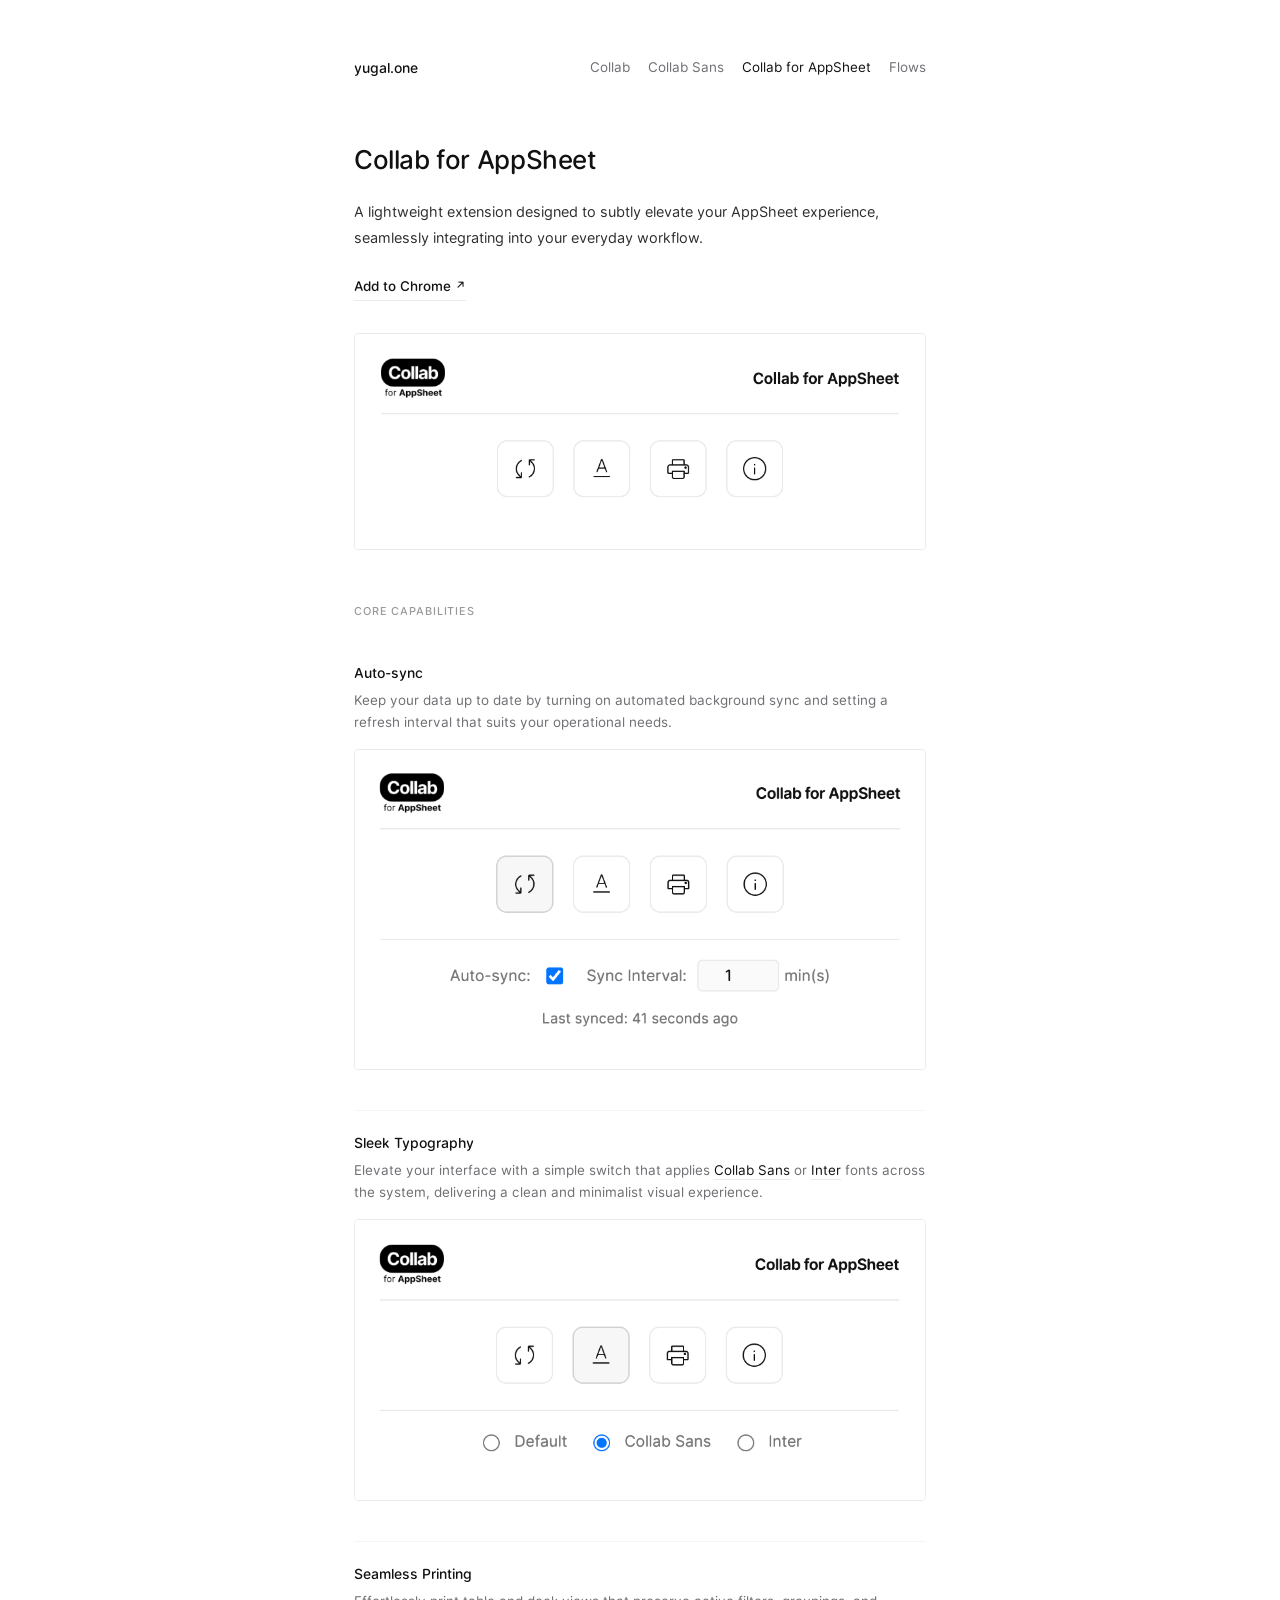
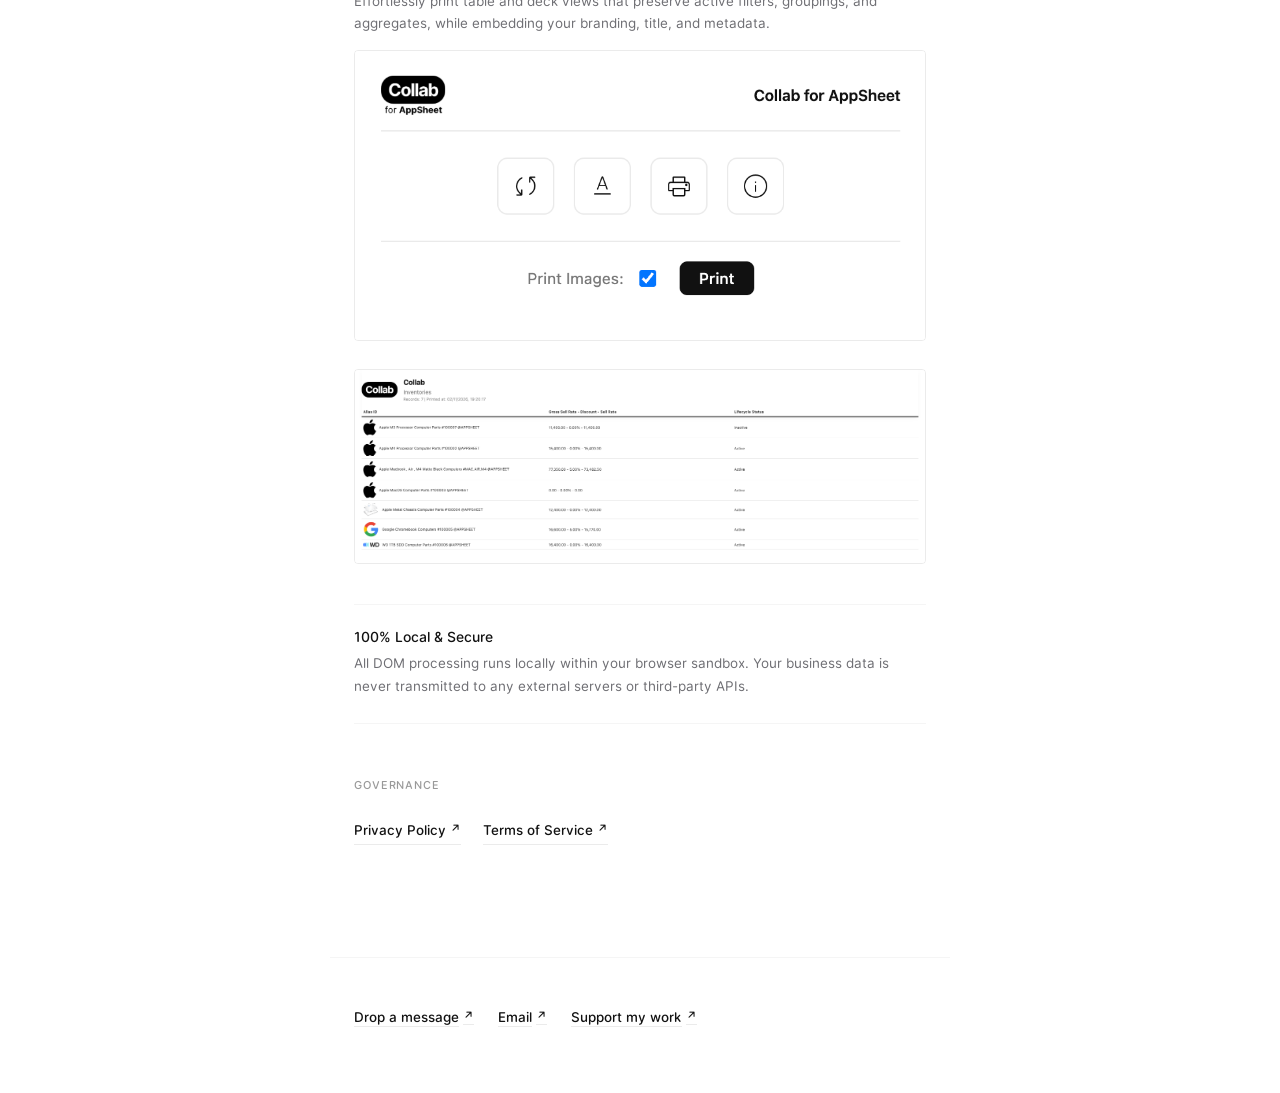
==== collab-for-appsheet/index.html @ 822ef0a1 "Remove Yugal nav item, standardize footer Email CTA, and replace work meta with direct action button" ====
<!DOCTYPE html>
<html lang="en">
<head>
  <meta charset="UTF-8">
  <meta name="viewport" content="width=device-width, initial-scale=1.0">
  <title>Collab for AppSheet</title>
  <meta name="description" content="A lightweight Chrome extension designed to subtly elevate your AppSheet experience with auto-sync, Collab Sans typography, filtered table printing, and 100% local client-side execution.">
  <link rel="canonical" href="https://yugal.one/collab-for-appsheet">
  <link rel="icon" type="image/svg+xml" href="/collab-for-appsheet/Logo/Collab-for-AppSheet-500px-fit.svg">
  <link rel="stylesheet" href="/css/style.css">

  <!-- Open Graph -->
  <meta property="og:title" content="Collab for AppSheet">
  <meta property="og:description" content="Auto-sync, Collab Sans typography toggle, filtered table printing, and 100% local client-side security for AppSheet.">
  <meta property="og:url" content="https://yugal.one/collab-for-appsheet">
  <meta property="og:type" content="website">

  <!-- Google tag (gtag.js) -->
  <script async src="https://www.googletagmanager.com/gtag/js?id=G-ZXEJWQXCP9"></script>
  <script>
    window.dataLayer = window.dataLayer || [];
    function gtag(){dataLayer.push(arguments);}
    gtag('js', new Date());

    gtag('config', 'G-ZXEJWQXCP9');
  </script>
</head>
<body>

  <!-- Minimalist Header -->
  <header class="site-header">
    <nav class="site-nav">
      <a href="/" class="brand-title">yugal.one</a>
      <div class="nav-links">
        <a href="/collab" class="nav-link">Collab</a>
        <a href="/collab-sans" class="nav-link">Collab Sans</a>
        <a href="/collab-for-appsheet" class="nav-link active">Collab for AppSheet</a>
        <a href="/flows" class="nav-link">Flows</a>
      </div>
    </nav>
  </header>

  <!-- Main Wrap -->
  <main class="page-wrap">

    <div class="page-header">
      <h1 class="page-title">Collab for AppSheet</h1>
    </div>

    <p>
      A lightweight extension designed to subtly elevate your AppSheet experience, seamlessly integrating into your everyday workflow.
    </p>

    <div class="action-links">
      <a href="https://chromewebstore.google.com/detail/pnladnoiagcckfbccpkfbpimjmmbiaok?utm_source=item-share-cb" target="_blank" rel="noopener" class="action-link">Add to Chrome <span class="arrow">↗</span></a>
    </div>

    <!-- Image 1.png: Popup Introduction -->
    <div class="asset-figure">
      <img src="/collab-for-appsheet/Assets/1.png" alt="Collab for AppSheet interface popup" loading="lazy">
    </div>

    <!-- Capabilities -->
    <div class="section-label">Core Capabilities</div>

    <!-- Auto-sync & Image 2.png -->
    <div class="feature-block">
      <div class="feature-title">Auto-sync</div>
      <div class="feature-text">Keep your data up to date by turning on automated background sync and setting a refresh interval that suits your operational needs.</div>
      <div class="asset-figure">
        <img src="/collab-for-appsheet/Assets/2.png" alt="Auto-sync interval configuration" loading="lazy">
      </div>
    </div>

    <!-- Sleek Typography & Image 3.png -->
    <div class="feature-block">
      <div class="feature-title">Sleek Typography</div>
      <div class="feature-text">Elevate your interface with a simple switch that applies <a href="/collab-sans" class="inline-link">Collab Sans</a> or <a href="https://rsms.me/inter/" target="_blank" rel="noopener" class="inline-link">Inter</a> fonts across the system, delivering a clean and minimalist visual experience.</div>
      <div class="asset-figure">
        <img src="/collab-for-appsheet/Assets/3.png" alt="Typography switcher: Collab Sans and Inter" loading="lazy">
      </div>
    </div>

    <!-- Seamless Printing & Image 4.png + 5.png -->
    <div class="feature-block">
      <div class="feature-title">Seamless Printing</div>
      <div class="feature-text">Effortlessly print table and deck views that preserve active filters, groupings, and aggregates, while embedding your branding, title, and metadata.</div>
      <div class="asset-figure">
        <img src="/collab-for-appsheet/Assets/4.png" alt="Print configuration popup" loading="lazy">
      </div>
      <div class="asset-figure">
        <img src="/collab-for-appsheet/Assets/5.png" alt="Printed table view with preserved filters and custom headers" loading="lazy">
      </div>
    </div>

    <!-- 100% Local & Secure -->
    <div class="feature-block">
      <div class="feature-title">100% Local &amp; Secure</div>
      <div class="feature-text">All DOM processing runs locally within your browser sandbox. Your business data is never transmitted to any external servers or third-party APIs.</div>
    </div>

    <!-- Governance -->
    <div class="section-label">Governance</div>
    <div class="action-links">
      <a href="https://docs.google.com/document/d/1j2jr3ARgTomMcEluGugr3Yt7GiZyslHG/view" target="_blank" rel="noopener" class="action-link">Privacy Policy <span class="arrow">↗</span></a>
      <a href="https://docs.google.com/document/d/1PstV4HSLpxZG_pibqPvkxS_Ad-0Tgu2H/view" target="_blank" rel="noopener" class="action-link">Terms of Service <span class="arrow">↗</span></a>
    </div>

  </main>

  <!-- Universal Common Footer -->
  <footer class="site-footer">
    <div class="footer-links">
      <a href="https://docs.google.com/forms/d/e/1FAIpQLSeGfVYYC7NUIipL3ScGCyAtTzJAMvPHo81XvtdLDvgKhzW56Q/viewform" target="_blank" rel="noopener" class="footer-link">Drop a message <span class="arrow">↗</span></a>
      <a href="mailto:contact@yugal.one" class="footer-link">Email <span class="arrow">↗</span></a>
      <a href="https://pages.razorpay.com/yugalone" target="_blank" rel="noopener" class="footer-link">Support my work <span class="arrow">↗</span></a>
    </div>
  </footer>

  <script src="/js/site.js"></script>
</body>
</html>
---- css/style.css ----
/* ==========================================================================
   yugal.one — Minimalist Editorial Design System
   Inspiration: shedsgns.me • officecommun.com/about • shivanimatlapudi.com
   Typography: Collab Sans (18 Styles, SIL OFL 1.1)
   ========================================================================== */

/* --------------------------------------------------------------------------
   Collab Sans Font Family — 18 Styles (WOFF2)
   -------------------------------------------------------------------------- */
@font-face {
  font-family: 'Collab Sans';
  font-style: normal;
  font-weight: 100;
  font-display: swap;
  src: url('/fonts/woff2/CollabSans-Thin.woff2') format('woff2');
}
@font-face {
  font-family: 'Collab Sans';
  font-style: italic;
  font-weight: 100;
  font-display: swap;
  src: url('/fonts/woff2/CollabSans-ThinItalic.woff2') format('woff2');
}
@font-face {
  font-family: 'Collab Sans';
  font-style: normal;
  font-weight: 200;
  font-display: swap;
  src: url('/fonts/woff2/CollabSans-ExtraLight.woff2') format('woff2');
}
@font-face {
  font-family: 'Collab Sans';
  font-style: italic;
  font-weight: 200;
  font-display: swap;
  src: url('/fonts/woff2/CollabSans-ExtraLightItalic.woff2') format('woff2');
}
@font-face {
  font-family: 'Collab Sans';
  font-style: normal;
  font-weight: 300;
  font-display: swap;
  src: url('/fonts/woff2/CollabSans-Light.woff2') format('woff2');
}
@font-face {
  font-family: 'Collab Sans';
  font-style: italic;
  font-weight: 300;
  font-display: swap;
  src: url('/fonts/woff2/CollabSans-LightItalic.woff2') format('woff2');
}
@font-face {
  font-family: 'Collab Sans';
  font-style: normal;
  font-weight: 400;
  font-display: swap;
  src: url('/fonts/woff2/CollabSans-Regular.woff2') format('woff2');
}
@font-face {
  font-family: 'Collab Sans';
  font-style: italic;
  font-weight: 400;
  font-display: swap;
  src: url('/fonts/woff2/CollabSans-Italic.woff2') format('woff2');
}
@font-face {
  font-family: 'Collab Sans';
  font-style: normal;
  font-weight: 500;
  font-display: swap;
  src: url('/fonts/woff2/CollabSans-Medium.woff2') format('woff2');
}
@font-face {
  font-family: 'Collab Sans';
  font-style: italic;
  font-weight: 500;
  font-display: swap;
  src: url('/fonts/woff2/CollabSans-MediumItalic.woff2') format('woff2');
}
@font-face {
  font-family: 'Collab Sans';
  font-style: normal;
  font-weight: 600;
  font-display: swap;
  src: url('/fonts/woff2/CollabSans-SemiBold.woff2') format('woff2');
}
@font-face {
  font-family: 'Collab Sans';
  font-style: italic;
  font-weight: 600;
  font-display: swap;
  src: url('/fonts/woff2/CollabSans-SemiBoldItalic.woff2') format('woff2');
}
@font-face {
  font-family: 'Collab Sans';
  font-style: normal;
  font-weight: 700;
  font-display: swap;
  src: url('/fonts/woff2/CollabSans-Bold.woff2') format('woff2');
}
@font-face {
  font-family: 'Collab Sans';
  font-style: italic;
  font-weight: 700;
  font-display: swap;
  src: url('/fonts/woff2/CollabSans-BoldItalic.woff2') format('woff2');
}
@font-face {
  font-family: 'Collab Sans';
  font-style: normal;
  font-weight: 800;
  font-display: swap;
  src: url('/fonts/woff2/CollabSans-ExtraBold.woff2') format('woff2');
}
@font-face {
  font-family: 'Collab Sans';
  font-style: italic;
  font-weight: 800;
  font-display: swap;
  src: url('/fonts/woff2/CollabSans-ExtraBoldItalic.woff2') format('woff2');
}
@font-face {
  font-family: 'Collab Sans';
  font-style: normal;
  font-weight: 900;
  font-display: swap;
  src: url('/fonts/woff2/CollabSans-Black.woff2') format('woff2');
}
@font-face {
  font-family: 'Collab Sans';
  font-style: italic;
  font-weight: 900;
  font-display: swap;
  src: url('/fonts/woff2/CollabSans-BlackItalic.woff2') format('woff2');
}

/* --------------------------------------------------------------------------
   Design Tokens
   -------------------------------------------------------------------------- */
:root {
  --bg: #ffffff;
  --text-main: #111111;
  --text-body: #2e2e2e;
  --text-muted: #6e6e73;
  --text-faint: #999999;
  --line: rgba(0, 0, 0, 0.08);
  --line-faint: rgba(0, 0, 0, 0.04);
  --selection-bg: rgba(0, 0, 0, 0.07);

  --font-sans: 'Collab Sans', -apple-system, BlinkMacSystemFont, "Segoe UI", Roboto, sans-serif;
  --font-mono: ui-monospace, SFMono-Regular, Menlo, Monaco, Consolas, monospace;

  --content-w: 620px;
}

/* --------------------------------------------------------------------------
   Reset & Document Base
   -------------------------------------------------------------------------- */
*, *::before, *::after {
  box-sizing: border-box;
  margin: 0;
  padding: 0;
}

::selection {
  background: var(--selection-bg);
  color: var(--text-main);
}

html {
  font-size: 15px;
  background-color: var(--bg);
  color: var(--text-main);
  -webkit-font-smoothing: antialiased;
  -moz-osx-font-smoothing: grayscale;
  text-rendering: optimizeLegibility;
  scroll-behavior: smooth;
}

body {
  font-family: var(--font-sans);
  background-color: var(--bg);
  color: var(--text-main);
  line-height: 1.7;
  font-weight: 400;
  min-height: 100vh;
  display: flex;
  flex-direction: column;
}

/* --------------------------------------------------------------------------
   Navigation
   -------------------------------------------------------------------------- */
.site-header {
  width: 100%;
  max-width: var(--content-w);
  margin: 0 auto;
  padding: 56px 24px 0;
}

.site-nav {
  display: flex;
  align-items: center;
  justify-content: space-between;
  gap: 16px;
  flex-wrap: wrap;
  font-size: 13.5px;
}

.nav-links {
  display: flex;
  align-items: center;
  gap: 18px;
  flex-wrap: wrap;
}

.brand-title {
  color: var(--text-main);
  text-decoration: none;
  font-weight: 500;
  font-size: 14px;
}

.nav-link {
  color: var(--text-muted);
  text-decoration: none;
  transition: color 0.15s ease;
}

.nav-link:hover,
.nav-link.active {
  color: var(--text-main);
}

/* --------------------------------------------------------------------------
   Page Container
   -------------------------------------------------------------------------- */
.page-wrap {
  width: 100%;
  max-width: var(--content-w);
  margin: 0 auto;
  padding: 64px 24px 80px;
  flex: 1;
}

/* Headings */
.page-header {
  margin-bottom: 24px;
}

.page-title {
  font-size: 26px;
  font-weight: 500;
  line-height: 1.25;
  letter-spacing: -0.015em;
  color: var(--text-main);
}

.section-label {
  font-size: 11px;
  font-weight: 500;
  text-transform: uppercase;
  letter-spacing: 0.08em;
  color: var(--text-faint);
  margin: 52px 0 20px;
}

/* Prose */
p {
  font-size: 14.5px;
  line-height: 1.75;
  color: var(--text-body);
  margin-bottom: 20px;
}

p:last-child {
  margin-bottom: 0;
}

strong {
  font-weight: 500;
  color: var(--text-main);
}

/* Hyperlinks */
a.inline-link {
  color: var(--text-main);
  text-decoration: underline;
  text-underline-offset: 3.5px;
  text-decoration-thickness: 1px;
  text-decoration-color: var(--line);
  transition: text-decoration-color 0.15s ease;
}

a.inline-link:hover {
  text-decoration-color: var(--text-main);
}

/* Action Links */
.action-links {
  display: flex;
  gap: 22px;
  flex-wrap: wrap;
  margin: 24px 0 32px;
  font-size: 13.5px;
}

.action-link {
  color: var(--text-main);
  text-decoration: none;
  font-weight: 500;
  display: inline-flex;
  align-items: center;
  gap: 4px;
  border-bottom: 1px solid var(--line);
  padding-bottom: 2px;
  transition: border-color 0.15s ease, color 0.15s ease;
}

.action-link:hover {
  border-color: var(--text-main);
}

.arrow {
  font-size: 11.5px;
  transition: transform 0.15s ease;
  display: inline-block;
}

.action-link:hover .arrow,
.footer-link:hover .arrow {
  transform: translate(2px, -2px);
}

/* --------------------------------------------------------------------------
   Work / Project Entries (Editorial List)
   -------------------------------------------------------------------------- */
.work-list {
  display: flex;
  flex-direction: column;
  gap: 32px;
}

.work-entry {
  display: flex;
  flex-direction: column;
  gap: 5px;
}

.work-row {
  display: flex;
  align-items: baseline;
  justify-content: space-between;
  gap: 16px;
}

.work-title {
  font-size: 15px;
  font-weight: 500;
  color: var(--text-main);
  text-decoration: none;
  display: inline-flex;
  align-items: center;
  gap: 4px;
}

.work-title:hover {
  text-decoration: underline;
  text-underline-offset: 3px;
}

.work-meta {
  font-size: 12px;
  color: var(--text-faint);
  white-space: nowrap;
}

.work-desc {
  font-size: 13.5px;
  line-height: 1.65;
  color: var(--text-muted);
  margin-bottom: 0;
}

/* --------------------------------------------------------------------------
   Spec / Capabilities List
   -------------------------------------------------------------------------- */
.spec-list {
  display: flex;
  flex-direction: column;
}

.spec-item {
  display: grid;
  grid-template-columns: 190px 1fr;
  gap: 16px;
  padding: 14px 0;
  border-bottom: 1px solid var(--line-faint);
  font-size: 13.5px;
  line-height: 1.65;
}

.spec-item:last-child {
  border-bottom: none;
}

.spec-name {
  font-weight: 500;
  color: var(--text-main);
}

.spec-desc {
  color: var(--text-muted);
}

@media (max-width: 580px) {
  .spec-item {
    grid-template-columns: 1fr;
    gap: 4px;
    padding: 12px 0;
  }
}

/* --------------------------------------------------------------------------
   Collab for AppSheet Asset Flow (No Background Colors)
   -------------------------------------------------------------------------- */
.asset-figure {
  width: 100%;
  margin: 16px 0 28px;
  border-radius: 4px;
  overflow: hidden;
  border: 1px solid var(--line);
}

.asset-figure img {
  width: 100%;
  height: auto;
  display: block;
}

.feature-block {
  padding: 20px 0 12px;
  border-bottom: 1px solid var(--line-faint);
}

.feature-block:last-child {
  border-bottom: none;
}

.feature-title {
  font-size: 14px;
  font-weight: 500;
  color: var(--text-main);
  margin-bottom: 4px;
}

.feature-text {
  font-size: 13.5px;
  line-height: 1.65;
  color: var(--text-muted);
  margin-bottom: 14px;
}

/* --------------------------------------------------------------------------
   Minimalist Podcast Player (Collab — Transparent, No Background Colors)
   -------------------------------------------------------------------------- */
.podcast-player {
  background: transparent;
  border-top: 1px solid var(--line);
  border-bottom: 1px solid var(--line);
  padding: 20px 0;
  margin: 28px 0 36px;
  display: flex;
  flex-direction: column;
  gap: 14px;
}

.podcast-title {
  font-size: 14.5px;
  font-weight: 500;
  color: var(--text-main);
}

.player-controls {
  display: flex;
  align-items: center;
  gap: 16px;
}

.play-btn {
  width: 34px;
  height: 34px;
  border-radius: 50%;
  background: var(--text-main);
  color: #ffffff;
  border: none;
  cursor: pointer;
  display: flex;
  align-items: center;
  justify-content: center;
  flex-shrink: 0;
  transition: opacity 0.15s ease;
}

.play-btn:hover {
  opacity: 0.85;
}

.play-btn svg {
  width: 13px;
  height: 13px;
}

.player-scrubber {
  flex: 1;
  display: flex;
  flex-direction: column;
  gap: 4px;
}

.seek-slider {
  width: 100%;
  height: 2px;
  -webkit-appearance: none;
  appearance: none;
  background: var(--line);
  border-radius: 1px;
  outline: none;
  cursor: pointer;
}

.seek-slider::-webkit-slider-thumb {
  -webkit-appearance: none;
  appearance: none;
  width: 10px;
  height: 10px;
  border-radius: 50%;
  background: var(--text-main);
  cursor: pointer;
}

.seek-slider::-moz-range-thumb {
  width: 10px;
  height: 10px;
  border-radius: 50%;
  background: var(--text-main);
  border: none;
  cursor: pointer;
}

.time-row {
  display: flex;
  justify-content: space-between;
  font-size: 11px;
  color: var(--text-faint);
  font-variant-numeric: tabular-nums;
}

.speed-btn {
  background: none;
  border: 1px solid var(--line);
  border-radius: 4px;
  font-family: inherit;
  font-size: 11px;
  color: var(--text-muted);
  padding: 3px 7px;
  cursor: pointer;
  transition: all 0.15s ease;
}

.speed-btn:hover {
  color: var(--text-main);
  border-color: var(--text-main);
}

/* --------------------------------------------------------------------------
   Universal Common Footer
   -------------------------------------------------------------------------- */
.site-footer {
  width: 100%;
  max-width: var(--content-w);
  margin: 0 auto;
  padding: 48px 24px 64px;
  border-top: 1px solid var(--line-faint);
  display: flex;
  align-items: center;
  justify-content: flex-start;
  font-size: 13.5px;
}

.footer-links {
  display: flex;
  align-items: center;
  gap: 24px;
  flex-wrap: wrap;
}

.footer-link {
  color: var(--text-main);
  text-decoration: underline;
  text-underline-offset: 4px;
  text-decoration-thickness: 1px;
  text-decoration-color: var(--line);
  font-weight: 450;
  display: inline-flex;
  align-items: center;
  gap: 4px;
  transition: text-decoration-color 0.15s ease, color 0.15s ease;
}

.footer-link:hover {
  text-decoration-color: var(--text-main);
}

/* Floating Back to Top Button */
.floating-top {
  position: fixed;
  bottom: 24px;
  right: 24px;
  background: rgba(255, 255, 255, 0.95);
  backdrop-filter: blur(8px);
  -webkit-backdrop-filter: blur(8px);
  border: 1px solid var(--line);
  color: var(--text-main);
  font-family: inherit;
  font-size: 12px;
  font-weight: 500;
  padding: 7px 12px;
  border-radius: 20px;
  cursor: pointer;
  box-shadow: 0 2px 8px rgba(0, 0, 0, 0.05);
  opacity: 0;
  visibility: hidden;
  transform: translateY(8px);
  transition: opacity 0.2s ease, transform 0.2s ease, visibility 0.2s ease;
  z-index: 999;
}

.floating-top.visible {
  opacity: 1;
  visibility: visible;
  transform: translateY(0);
}

.floating-top:hover {
  background: #ffffff;
  border-color: var(--text-main);
}

/* --------------------------------------------------------------------------
   Mobile Adjustments
   -------------------------------------------------------------------------- */
@media (max-width: 600px) {
  .site-header {
    padding-top: 36px;
  }
  .page-wrap {
    padding-top: 36px;
    padding-bottom: 56px;
  }
  .site-nav {
    flex-direction: column;
    align-items: flex-start;
    gap: 14px;
  }
  .nav-links {
    gap: 14px;
    font-size: 13px;
  }
  .work-row {
    flex-direction: row;
    align-items: baseline;
    justify-content: space-between;
    flex-wrap: wrap;
    gap: 8px;
  }
  .site-footer {
    padding-bottom: 48px;
  }
  .footer-links {
    gap: 16px;
  }
}
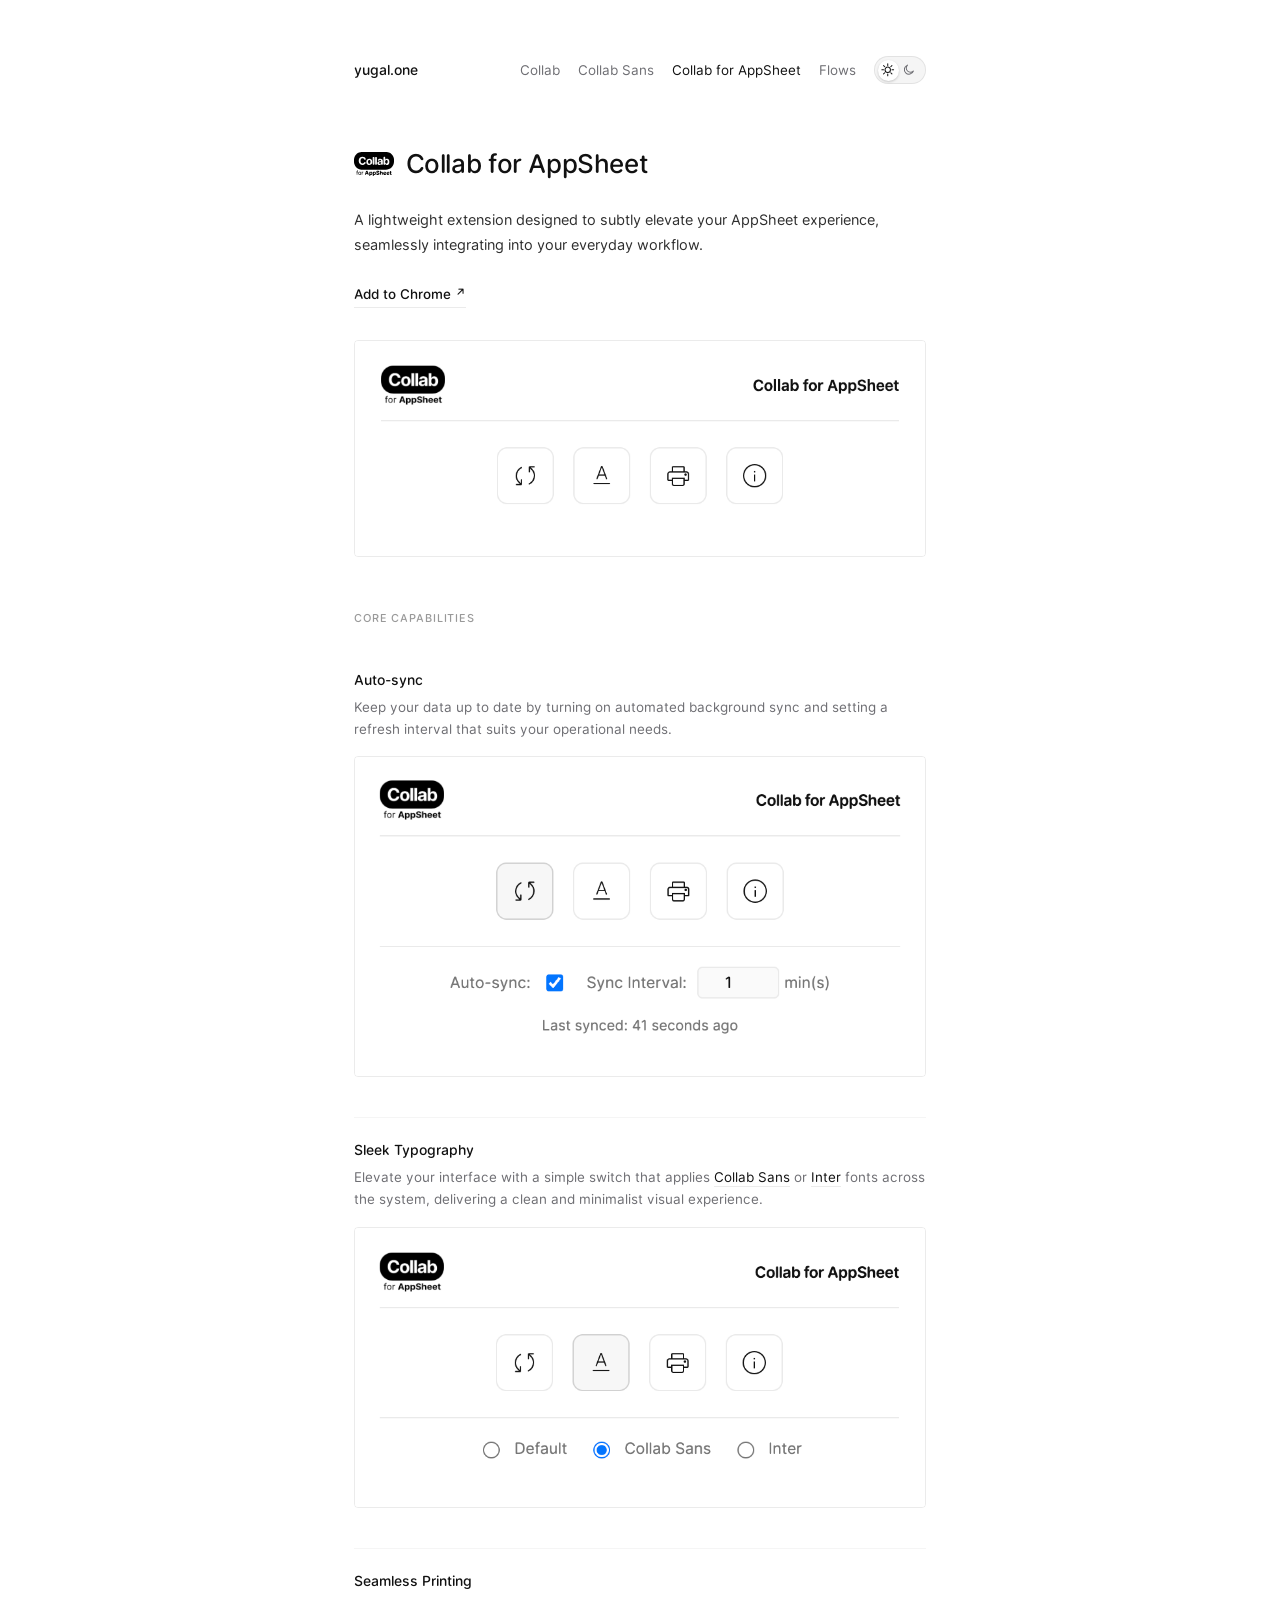
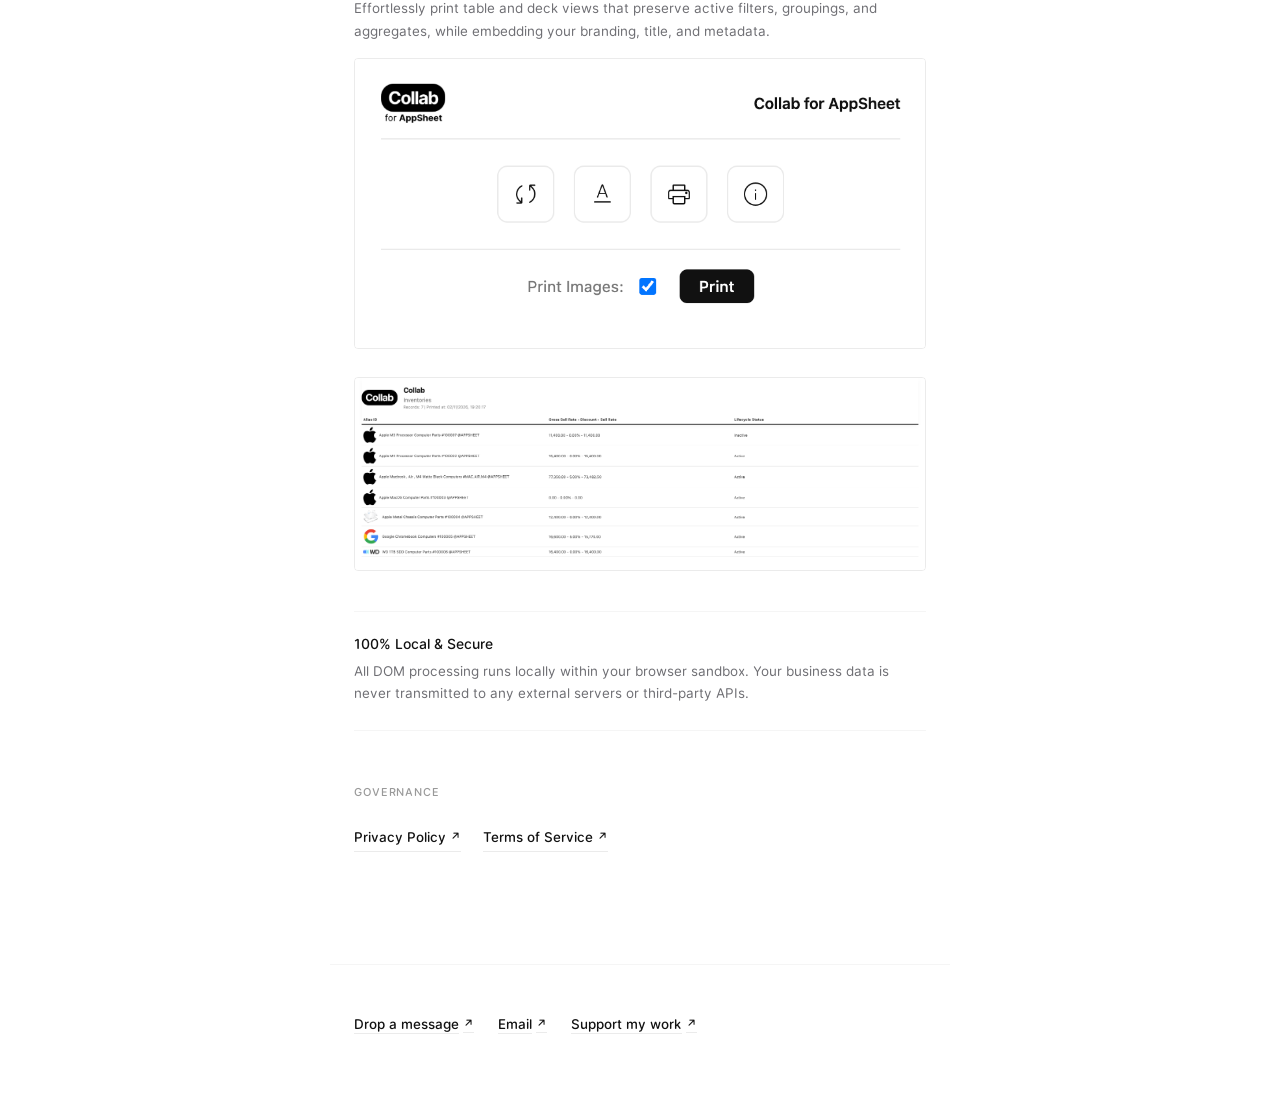
==== commit 018f8b5a: "Update" ====
--- a/collab-for-appsheet/index.html
+++ b/collab-for-appsheet/index.html
@@ -5,9 +5,26 @@
   <meta name="viewport" content="width=device-width, initial-scale=1.0">
   <title>Collab for AppSheet</title>
   <meta name="description" content="A lightweight Chrome extension designed to subtly elevate your AppSheet experience with auto-sync, Collab Sans typography, filtered table printing, and 100% local client-side execution.">
+  <meta name="theme-color" content="#ffffff">
   <link rel="canonical" href="https://yugal.one/collab-for-appsheet">
   <link rel="icon" type="image/svg+xml" href="/collab-for-appsheet/Logo/Collab-for-AppSheet-500px-fit.svg">
   <link rel="stylesheet" href="/css/style.css">
+
+  <script>
+    (function () {
+      try {
+        var t = localStorage.getItem('theme');
+        if (!t) {
+          t = window.matchMedia('(prefers-color-scheme: dark)').matches ? 'dark' : 'light';
+        }
+        document.documentElement.setAttribute('data-theme', t);
+        if (t === 'dark') {
+          var m = document.querySelector('meta[name="theme-color"]');
+          if (m) m.setAttribute('content', '#0c0c0c');
+        }
+      } catch (e) {}
+    })();
+  </script>
 
   <!-- Open Graph -->
   <meta property="og:title" content="Collab for AppSheet">
@@ -31,11 +48,29 @@
   <header class="site-header">
     <nav class="site-nav">
       <a href="/" class="brand-title">yugal.one</a>
-      <div class="nav-links">
-        <a href="/collab" class="nav-link">Collab</a>
-        <a href="/collab-sans" class="nav-link">Collab Sans</a>
-        <a href="/collab-for-appsheet" class="nav-link active">Collab for AppSheet</a>
-        <a href="/flows" class="nav-link">Flows</a>
+      <div class="nav-right">
+        <div class="nav-links">
+          <a href="/collab" class="nav-link">Collab</a>
+          <a href="/collab-sans" class="nav-link">Collab Sans</a>
+          <a href="/collab-for-appsheet" class="nav-link active">Collab for AppSheet</a>
+          <a href="/flows" class="nav-link">Flows</a>
+        </div>
+        <div class="theme-toggle" role="radiogroup" aria-label="Color theme" data-theme="light" tabindex="0">
+          <span class="toggle-thumb" aria-hidden="true"></span>
+          <button type="button" role="radio" aria-checked="true" aria-label="Light theme" class="toggle-btn toggle-sun" data-theme-btn="light">
+            <svg width="14" height="14" viewBox="0 0 16 16" fill="none" aria-hidden="true">
+              <g stroke="currentColor" stroke-width="1.2" stroke-linecap="round" stroke-linejoin="round">
+                <circle cx="8" cy="8" r="3.2"></circle>
+                <path d="M8 1v2M8 13v2M1 8h2M13 8h2M3.05 3.05l1.41 1.41M11.54 11.54l1.41 1.41M3.05 12.95l1.41-1.41M11.54 4.46l1.41-1.41"></path>
+              </g>
+            </svg>
+          </button>
+          <button type="button" role="radio" aria-checked="false" aria-label="Dark theme" class="toggle-btn toggle-moon" data-theme-btn="dark">
+            <svg width="14" height="14" viewBox="0 0 16 16" fill="none" aria-hidden="true">
+              <path d="M13.5 9.5a5.5 5.5 0 1 1-7-7 4.5 4.5 0 0 0 7 7Z" stroke="currentColor" stroke-width="1.2" stroke-linecap="round" stroke-linejoin="round"></path>
+            </svg>
+          </button>
+        </div>
       </div>
     </nav>
   </header>
@@ -44,7 +79,10 @@
   <main class="page-wrap">
 
     <div class="page-header">
-      <h1 class="page-title">Collab for AppSheet</h1>
+      <h1 class="page-title">
+        <span class="page-title-mark mark-collab-for-appsheet"><img src="/collab-for-appsheet/Logo/Collab-for-AppSheet-500px-fit.svg" alt="" class="mark-svg"></span>
+        <span>Collab for AppSheet</span>
+      </h1>
     </div>
 
     <p>
@@ -112,11 +150,12 @@
   <footer class="site-footer">
     <div class="footer-links">
       <a href="https://docs.google.com/forms/d/e/1FAIpQLSeGfVYYC7NUIipL3ScGCyAtTzJAMvPHo81XvtdLDvgKhzW56Q/viewform" target="_blank" rel="noopener" class="footer-link">Drop a message <span class="arrow">↗</span></a>
-      <a href="mailto:contact@yugal.one" class="footer-link">Email <span class="arrow">↗</span></a>
+      <a href="mailto:contact@yugal.one" target="_blank" rel="noopener" class="footer-link">Email <span class="arrow">↗</span></a>
       <a href="https://pages.razorpay.com/yugalone" target="_blank" rel="noopener" class="footer-link">Support my work <span class="arrow">↗</span></a>
     </div>
   </footer>
 
+  <script src="/js/lenis.min.js"></script>
   <script src="/js/site.js"></script>
 </body>
 </html>
--- a/css/style.css
+++ b/css/style.css
@@ -139,6 +139,8 @@
    -------------------------------------------------------------------------- */
 :root {
   --bg: #ffffff;
+  --surface: rgba(0, 0, 0, 0.04);
+  --raised: #ffffff;
   --text-main: #111111;
   --text-body: #2e2e2e;
   --text-muted: #6e6e73;
@@ -153,6 +155,19 @@
   --content-w: 620px;
 }
 
+[data-theme="dark"] {
+  --bg: #0c0c0c;
+  --surface: rgba(255, 255, 255, 0.08);
+  --raised: #242426;
+  --text-main: #f5f5f7;
+  --text-body: #d1d1d6;
+  --text-muted: #8e8e93;
+  --text-faint: #555558;
+  --line: rgba(255, 255, 255, 0.10);
+  --line-faint: rgba(255, 255, 255, 0.05);
+  --selection-bg: rgba(255, 255, 255, 0.18);
+}
+
 /* --------------------------------------------------------------------------
    Reset & Document Base
    -------------------------------------------------------------------------- */
@@ -165,6 +180,29 @@
 ::selection {
   background: var(--selection-bg);
   color: var(--text-main);
+}
+
+/* --------------------------------------------------------------------------
+   Lenis Smooth Scrolling
+   -------------------------------------------------------------------------- */
+html.lenis, html.lenis body {
+  height: auto;
+}
+
+.lenis.lenis-smooth {
+  scroll-behavior: auto !important;
+}
+
+.lenis.lenis-smooth [data-lenis-prevent] {
+  overscroll-behavior: contain;
+}
+
+.lenis.lenis-stopped {
+  overflow: hidden;
+}
+
+.lenis.lenis-scrolling iframe {
+  pointer-events: none;
 }
 
 html {
@@ -207,6 +245,13 @@
   font-size: 13.5px;
 }
 
+.nav-right {
+  display: flex;
+  align-items: center;
+  gap: 18px;
+  flex-wrap: wrap;
+}
+
 .nav-links {
   display: flex;
   align-items: center;
@@ -230,6 +275,87 @@
 .nav-link:hover,
 .nav-link.active {
   color: var(--text-main);
+}
+
+/* Theme Toggle (inspired by madebyadi.cc) */
+.theme-toggle {
+  position: relative;
+  display: inline-flex;
+  align-items: center;
+  width: 52px;
+  height: 28px;
+  padding: 2.5px;
+  background: var(--surface);
+  border-radius: 999px;
+  border: 1px solid var(--line);
+  cursor: pointer;
+  flex-shrink: 0;
+  user-select: none;
+  -webkit-tap-highlight-color: transparent;
+  transition: background-color 0.2s ease, border-color 0.2s ease;
+}
+
+.theme-toggle:focus-visible {
+  outline: 2px solid var(--text-main);
+  outline-offset: 2px;
+}
+
+.toggle-thumb {
+  position: absolute;
+  top: 2.5px;
+  left: 2.5px;
+  width: 21px;
+  height: 21px;
+  background: var(--raised);
+  border-radius: 999px;
+  box-shadow: 0 1px 3px rgba(0, 0, 0, 0.12), 0 1px 2px rgba(0, 0, 0, 0.08);
+  transition: transform 0.32s cubic-bezier(0.16, 1, 0.3, 1), background-color 0.2s ease, box-shadow 0.2s ease;
+  pointer-events: none;
+}
+
+[data-theme="dark"] .theme-toggle .toggle-thumb {
+  transform: translateX(24px);
+  box-shadow: 0 1px 4px rgba(0, 0, 0, 0.5);
+}
+
+.toggle-btn {
+  position: relative;
+  z-index: 1;
+  width: 21px;
+  height: 21px;
+  border: none;
+  background: transparent;
+  border-radius: 999px;
+  display: inline-flex;
+  align-items: center;
+  justify-content: center;
+  color: var(--text-muted);
+  cursor: pointer;
+  padding: 0;
+  transition: color 0.2s ease;
+}
+
+.toggle-btn:hover {
+  color: var(--text-main);
+}
+
+.toggle-btn[aria-checked="true"] {
+  color: var(--text-main);
+}
+
+.toggle-btn svg {
+  width: 13.5px;
+  height: 13.5px;
+  display: block;
+  transition: transform 0.5s cubic-bezier(0.16, 1, 0.3, 1);
+}
+
+.toggle-sun[aria-checked="true"] svg {
+  transform: rotate(90deg);
+}
+
+.toggle-moon[aria-checked="true"] svg {
+  transform: rotate(-24deg);
 }
 
 /* --------------------------------------------------------------------------
@@ -254,6 +380,52 @@
   line-height: 1.25;
   letter-spacing: -0.015em;
   color: var(--text-main);
+  display: inline-flex;
+  align-items: center;
+  gap: 12px;
+  flex-wrap: wrap;
+}
+
+.page-title-mark {
+  display: inline-flex;
+  align-items: center;
+  justify-content: center;
+  flex-shrink: 0;
+  line-height: 1;
+}
+
+.page-title-mark .mark-svg {
+  height: 24px;
+  width: auto;
+  display: block;
+}
+
+.page-title-mark.mark-yugal {
+  color: var(--text-main);
+}
+
+.page-title-mark.mark-yugal svg {
+  width: 24px;
+  height: 24px;
+  display: block;
+  fill: currentColor;
+}
+
+.page-title-mark.mark-aa {
+  height: 22px;
+  padding: 2px 9px 3px;
+  font-size: 13.5px;
+  font-weight: 700;
+  font-family: var(--font-sans);
+  background: var(--text-main);
+  color: var(--bg);
+  border-radius: 999px;
+  letter-spacing: -0.01em;
+  display: inline-flex;
+  align-items: center;
+  justify-content: center;
+  line-height: 1;
+  transition: background-color 0.2s ease, color 0.2s ease;
 }
 
 .section-label {
@@ -361,10 +533,45 @@
   text-decoration: none;
   display: inline-flex;
   align-items: center;
-  gap: 4px;
-}
-
-.work-title:hover {
+  gap: 8px;
+}
+
+.work-title-mark {
+  display: inline-flex;
+  align-items: center;
+  justify-content: center;
+  flex-shrink: 0;
+  line-height: 1;
+}
+
+.work-title-mark .mark-svg {
+  height: 15px;
+  width: auto;
+  display: block;
+}
+
+.work-title-mark.mark-aa {
+  height: 15px;
+  padding: 1px 6px 2px;
+  font-size: 9.5px;
+  font-weight: 700;
+  font-family: var(--font-sans);
+  background: var(--text-main);
+  color: var(--bg);
+  border-radius: 999px;
+  letter-spacing: -0.01em;
+  display: inline-flex;
+  align-items: center;
+  justify-content: center;
+  line-height: 1;
+  transition: background-color 0.2s ease, color 0.2s ease;
+}
+
+.work-title-text {
+  transition: text-decoration-color 0.15s ease;
+}
+
+.work-title:hover .work-title-text {
   text-decoration: underline;
   text-underline-offset: 3px;
 }
@@ -492,14 +699,14 @@
   height: 34px;
   border-radius: 50%;
   background: var(--text-main);
-  color: #ffffff;
+  color: var(--bg);
   border: none;
   cursor: pointer;
   display: flex;
   align-items: center;
   justify-content: center;
   flex-shrink: 0;
-  transition: opacity 0.15s ease;
+  transition: opacity 0.15s ease, background-color 0.2s ease, color 0.2s ease;
 }
 
 .play-btn:hover {
@@ -574,6 +781,80 @@
 }
 
 /* --------------------------------------------------------------------------
+   Code Snippet Box & Copy Button
+   -------------------------------------------------------------------------- */
+.code-wrap {
+  position: relative;
+  margin: 16px 0 24px;
+}
+
+.code-box {
+  font-family: var(--font-mono);
+  font-size: 12.5px;
+  line-height: 1.6;
+  background: transparent;
+  border: 1px solid var(--line);
+  padding: 16px 48px 16px 16px;
+  border-radius: 2px;
+  overflow-x: auto;
+  color: var(--text-body);
+  white-space: pre;
+  margin: 0;
+  scrollbar-width: none; /* Firefox */
+  -ms-overflow-style: none; /* IE 10+ */
+}
+
+.code-box::-webkit-scrollbar {
+  display: none; /* WebKit (Chrome, Safari) */
+}
+
+.code-box code {
+  font-family: inherit;
+  font-size: inherit;
+  color: inherit;
+}
+
+.copy-btn {
+  position: absolute;
+  top: 10px;
+  right: 10px;
+  width: 28px;
+  height: 28px;
+  display: inline-flex;
+  align-items: center;
+  justify-content: center;
+  color: var(--text-muted);
+  background: var(--bg);
+  border: 1px solid var(--line);
+  border-radius: 2px;
+  padding: 0;
+  cursor: pointer;
+  transition: color 0.15s ease, border-color 0.15s ease, transform 0.1s ease;
+}
+
+.copy-btn:hover {
+  color: var(--text-main);
+  border-color: var(--text-main);
+}
+
+.copy-btn:active {
+  transform: scale(0.92);
+}
+
+.copy-btn.copied {
+  color: var(--text-main);
+  border-color: var(--text-main);
+}
+
+.copy-btn.copied .copy-icon {
+  display: none !important;
+}
+
+.copy-btn.copied .check-icon {
+  display: block !important;
+}
+
+/* --------------------------------------------------------------------------
    Universal Common Footer
    -------------------------------------------------------------------------- */
 .site-footer {
@@ -647,10 +928,250 @@
   border-color: var(--text-main);
 }
 
+[data-theme="dark"] .floating-top {
+  background: rgba(18, 18, 20, 0.92);
+  box-shadow: 0 2px 8px rgba(0, 0, 0, 0.4);
+}
+
+[data-theme="dark"] .floating-top:hover {
+  background: #1c1c1e;
+  border-color: var(--text-main);
+}
+
+[data-theme="dark"] .inline-code {
+  background: rgba(255, 255, 255, 0.08);
+}
+
+/* Dark mode mark invert */
+[data-theme="dark"] .mark-collab .mark-svg,
+[data-theme="dark"] .mark-collab-for-appsheet .mark-svg,
+[data-theme="dark"] .mark-flows .mark-svg {
+  filter: invert(1);
+}
+
+/* --------------------------------------------------------------------------
+   Typography Specimen & Comparison Components (Collab Sans)
+   -------------------------------------------------------------------------- */
+.specimen-lead {
+  font-size: 1.15rem;
+  line-height: 1.6;
+  color: var(--text-body);
+  margin-bottom: 24px;
+}
+
+.glyph-specimen {
+  display: flex;
+  flex-direction: column;
+  gap: 16px;
+  margin: 20px 0 14px;
+}
+
+.glyph-line {
+  line-height: 1.3;
+  word-break: break-all;
+}
+
+.glyph-line.caps {
+  font-size: clamp(1.4rem, 3.2vw, 2.1rem);
+  font-weight: 500;
+  letter-spacing: 0.06em;
+  color: var(--text-main);
+}
+
+.glyph-line.lower {
+  font-size: clamp(1.35rem, 3vw, 1.95rem);
+  font-weight: 400;
+  letter-spacing: 0.04em;
+  color: var(--text-body);
+}
+
+.glyph-line.symbols {
+  font-size: clamp(1.2rem, 2.6vw, 1.7rem);
+  font-weight: 400;
+  letter-spacing: 0.08em;
+  color: var(--text-muted);
+}
+
+.specimen-meta {
+  font-size: 12.5px;
+  color: var(--text-faint);
+  letter-spacing: -0.01em;
+  margin-top: 10px;
+  margin-bottom: 8px;
+}
+
+/* Terminal Geometry Comparison */
+.comparison-grid {
+  display: grid;
+  grid-template-columns: 1fr 1fr;
+  gap: 40px;
+  margin: 20px 0 16px;
+}
+
+.comparison-col {
+  display: flex;
+  flex-direction: column;
+}
+
+.col-header {
+  font-size: 11.5px;
+  font-weight: 500;
+  text-transform: uppercase;
+  letter-spacing: 0.12em;
+  color: var(--text-faint);
+  margin-bottom: 12px;
+}
+
+.col-header.active {
+  color: var(--text-main);
+}
+
+.col-sample {
+  font-size: clamp(3.5rem, 7.5vw, 5.25rem);
+  line-height: 1;
+  font-weight: 700;
+  letter-spacing: 0.04em;
+  margin-bottom: 16px;
+}
+
+.col-sample.inter-sample {
+  font-family: 'Inter', -apple-system, BlinkMacSystemFont, "Segoe UI", sans-serif;
+  color: var(--text-muted);
+}
+
+.col-sample.collab-sample {
+  font-family: 'Collab Sans', sans-serif;
+  color: var(--text-main);
+}
+
+.col-note {
+  font-size: 13.5px;
+  line-height: 1.55;
+  color: var(--text-muted);
+}
+
+/* Interface Typographic Hierarchy */
+.ui-metrics-row {
+  display: grid;
+  grid-template-columns: repeat(3, 1fr);
+  gap: 24px;
+  padding-bottom: 24px;
+  margin: 20px 0 24px;
+  border-bottom: 1px solid var(--line);
+}
+
+.metric-label {
+  font-size: 11px;
+  font-weight: 500;
+  text-transform: uppercase;
+  letter-spacing: 0.12em;
+  color: var(--text-faint);
+  margin-bottom: 6px;
+}
+
+.metric-val {
+  font-size: clamp(1.5rem, 3vw, 2.1rem);
+  font-weight: 600;
+  line-height: 1.15;
+  letter-spacing: -0.02em;
+  color: var(--text-main);
+  font-variant-numeric: tabular-nums;
+}
+
+.metric-sub {
+  font-size: 12px;
+  color: var(--text-muted);
+  margin-top: 4px;
+}
+
+.ui-table-wrap {
+  width: 100%;
+  overflow-x: auto;
+  scrollbar-width: none;
+  -ms-overflow-style: none;
+  margin-bottom: 12px;
+}
+.ui-table-wrap::-webkit-scrollbar {
+  display: none;
+}
+
+.ui-table {
+  display: flex;
+  flex-direction: column;
+  gap: 10px;
+  min-width: 480px;
+}
+
+.ui-table-head, .ui-table-row {
+  display: grid;
+  grid-template-columns: 110px 1fr 140px 100px;
+  align-items: baseline;
+  gap: 16px;
+}
+
+.ui-table-head {
+  font-size: 11px;
+  font-weight: 500;
+  text-transform: uppercase;
+  letter-spacing: 0.12em;
+  color: var(--text-faint);
+  padding-bottom: 8px;
+  border-bottom: 1px solid var(--line-faint);
+}
+
+.ui-table-row {
+  font-size: 13.5px;
+  padding: 4px 0;
+  color: var(--text-body);
+}
+
+.row-id {
+  font-weight: 500;
+  color: var(--text-main);
+  font-variant-numeric: tabular-nums;
+}
+
+.row-desc {
+  color: var(--text-body);
+}
+
+.row-date {
+  color: var(--text-muted);
+  font-size: 12px;
+  font-variant-numeric: tabular-nums;
+}
+
+.row-val {
+  font-weight: 600;
+  color: var(--text-main);
+  font-variant-numeric: tabular-nums;
+}
+
+.num-col {
+  text-align: right;
+}
+
+.inline-code {
+  font-family: var(--font-mono);
+  font-size: 11.5px;
+  color: var(--text-body);
+  background: rgba(0, 0, 0, 0.04);
+  padding: 1px 4px;
+  border-radius: 2px;
+}
+
 /* --------------------------------------------------------------------------
    Mobile Adjustments
    -------------------------------------------------------------------------- */
 @media (max-width: 600px) {
+  .comparison-grid {
+    grid-template-columns: 1fr;
+    gap: 28px;
+  }
+  .ui-metrics-row {
+    grid-template-columns: 1fr;
+    gap: 18px;
+  }
   .site-header {
     padding-top: 36px;
   }
@@ -661,6 +1182,11 @@
   .site-nav {
     flex-direction: column;
     align-items: flex-start;
+    gap: 14px;
+  }
+  .nav-right {
+    width: 100%;
+    justify-content: space-between;
     gap: 14px;
   }
   .nav-links {
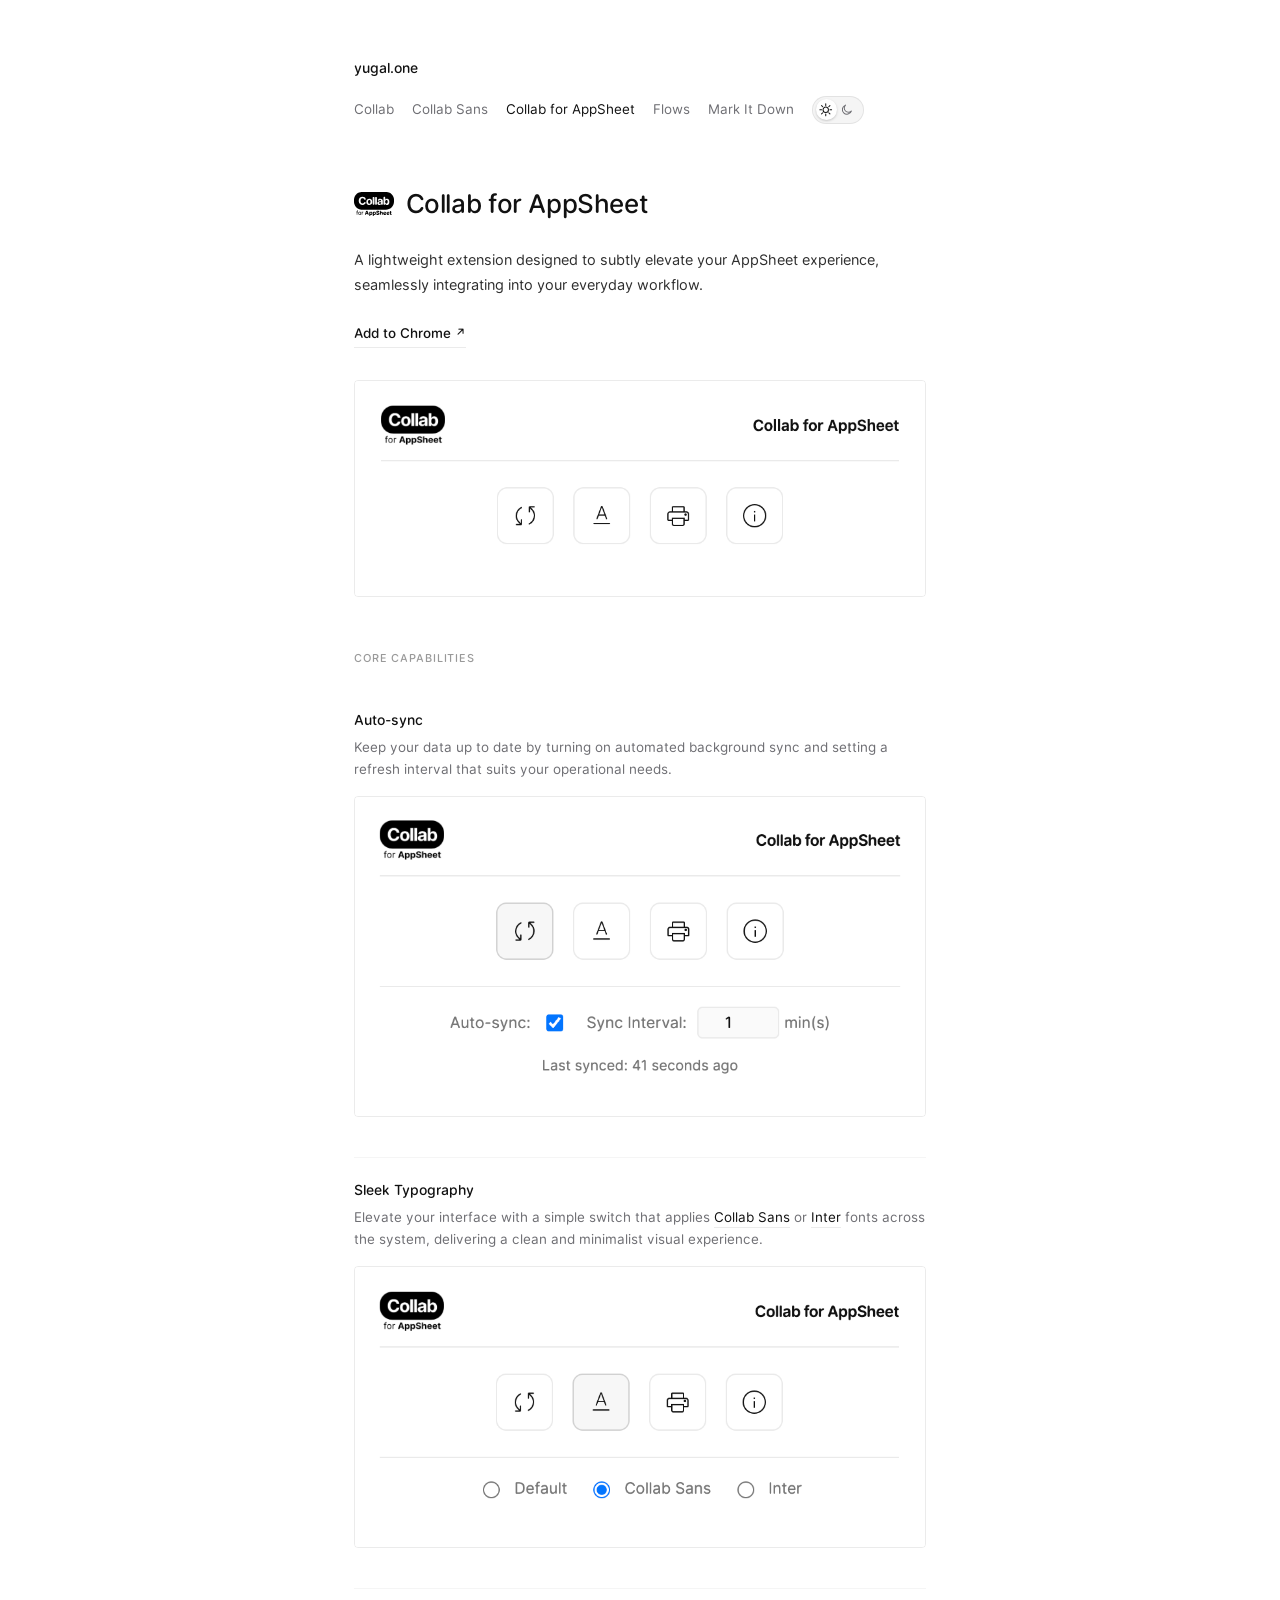
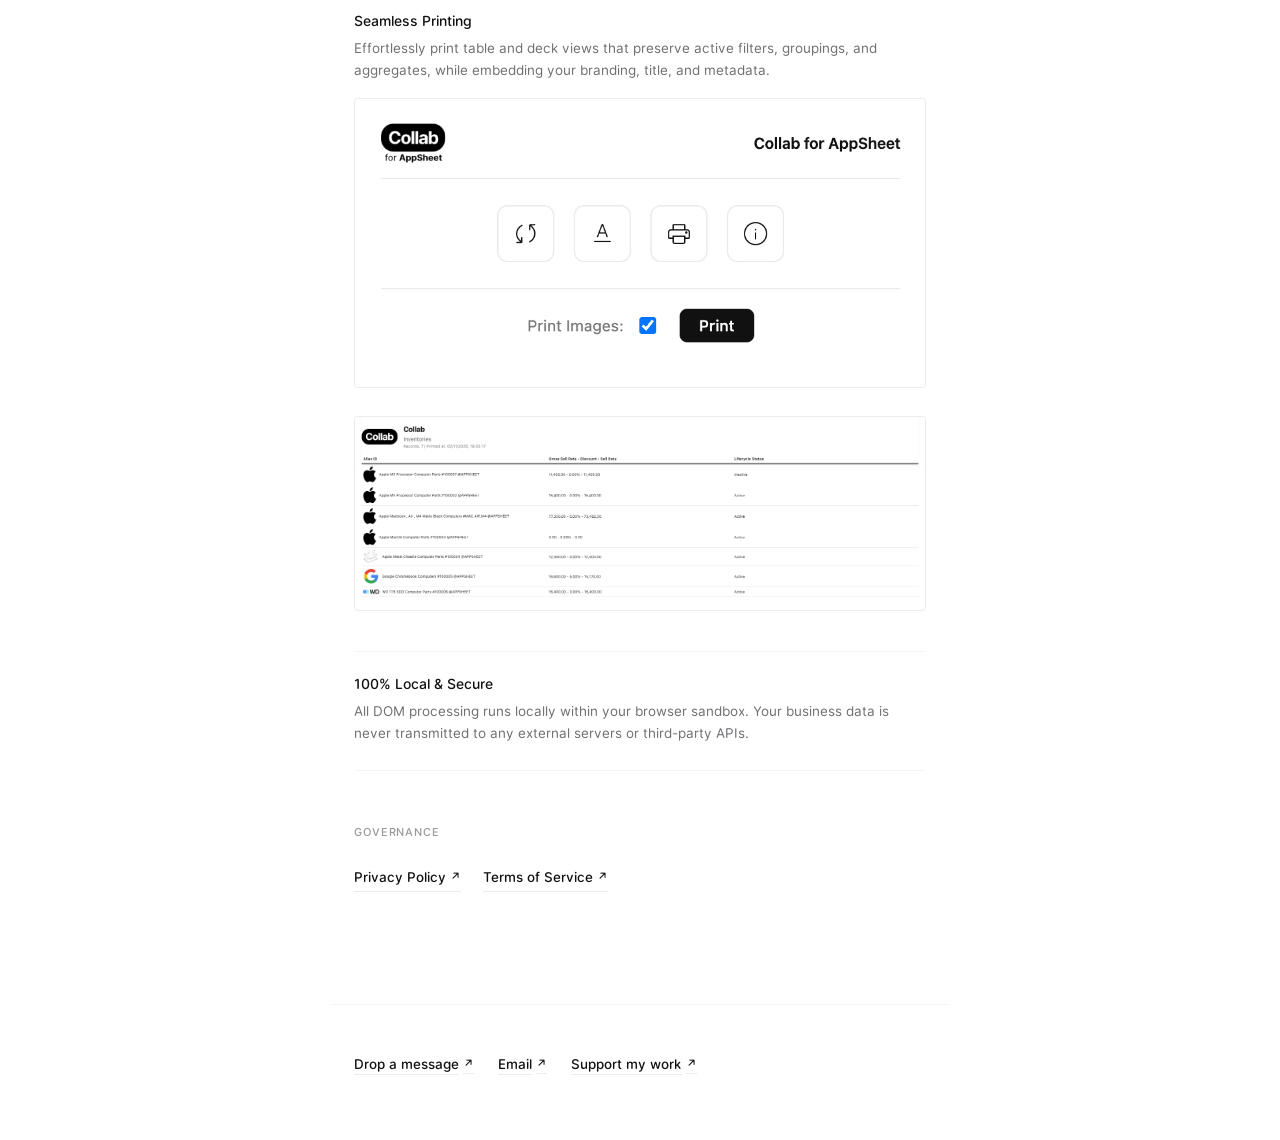
==== commit ac403c0a: "Add mark-it-down page" ====
--- a/collab-for-appsheet/index.html
+++ b/collab-for-appsheet/index.html
@@ -54,6 +54,7 @@
           <a href="/collab-sans" class="nav-link">Collab Sans</a>
           <a href="/collab-for-appsheet" class="nav-link active">Collab for AppSheet</a>
           <a href="/flows" class="nav-link">Flows</a>
+          <a href="/mark-it-down" class="nav-link">Mark It Down</a>
         </div>
         <div class="theme-toggle" role="radiogroup" aria-label="Color theme" data-theme="light" tabindex="0">
           <span class="toggle-thumb" aria-hidden="true"></span>
--- a/css/style.css
+++ b/css/style.css
@@ -455,16 +455,18 @@
 }
 
 /* Hyperlinks */
-a.inline-link {
+a.inline-link,
+p a {
   color: var(--text-main);
   text-decoration: underline;
-  text-underline-offset: 3.5px;
+  text-underline-offset: 5px;
   text-decoration-thickness: 1px;
   text-decoration-color: var(--line);
-  transition: text-decoration-color 0.15s ease;
-}
-
-a.inline-link:hover {
+  transition: text-decoration-color 0.15s ease, color 0.15s ease;
+}
+
+a.inline-link:hover,
+p a:hover {
   text-decoration-color: var(--text-main);
 }
 
@@ -510,7 +512,7 @@
 .work-list {
   display: flex;
   flex-direction: column;
-  gap: 32px;
+  gap: 16px;
 }
 
 .work-entry {
@@ -568,12 +570,15 @@
 }
 
 .work-title-text {
+  text-decoration: underline;
+  text-decoration-color: transparent;
+  text-underline-offset: 5px;
+  text-decoration-thickness: 1px;
   transition: text-decoration-color 0.15s ease;
 }
 
 .work-title:hover .work-title-text {
-  text-decoration: underline;
-  text-underline-offset: 3px;
+  text-decoration-color: var(--text-main);
 }
 
 .work-meta {
@@ -879,7 +884,7 @@
 .footer-link {
   color: var(--text-main);
   text-decoration: underline;
-  text-underline-offset: 4px;
+  text-underline-offset: 5px;
   text-decoration-thickness: 1px;
   text-decoration-color: var(--line);
   font-weight: 450;
@@ -945,7 +950,8 @@
 /* Dark mode mark invert */
 [data-theme="dark"] .mark-collab .mark-svg,
 [data-theme="dark"] .mark-collab-for-appsheet .mark-svg,
-[data-theme="dark"] .mark-flows .mark-svg {
+[data-theme="dark"] .mark-flows .mark-svg,
+[data-theme="dark"] .mark-mark-it-down .mark-svg {
   filter: invert(1);
 }
 
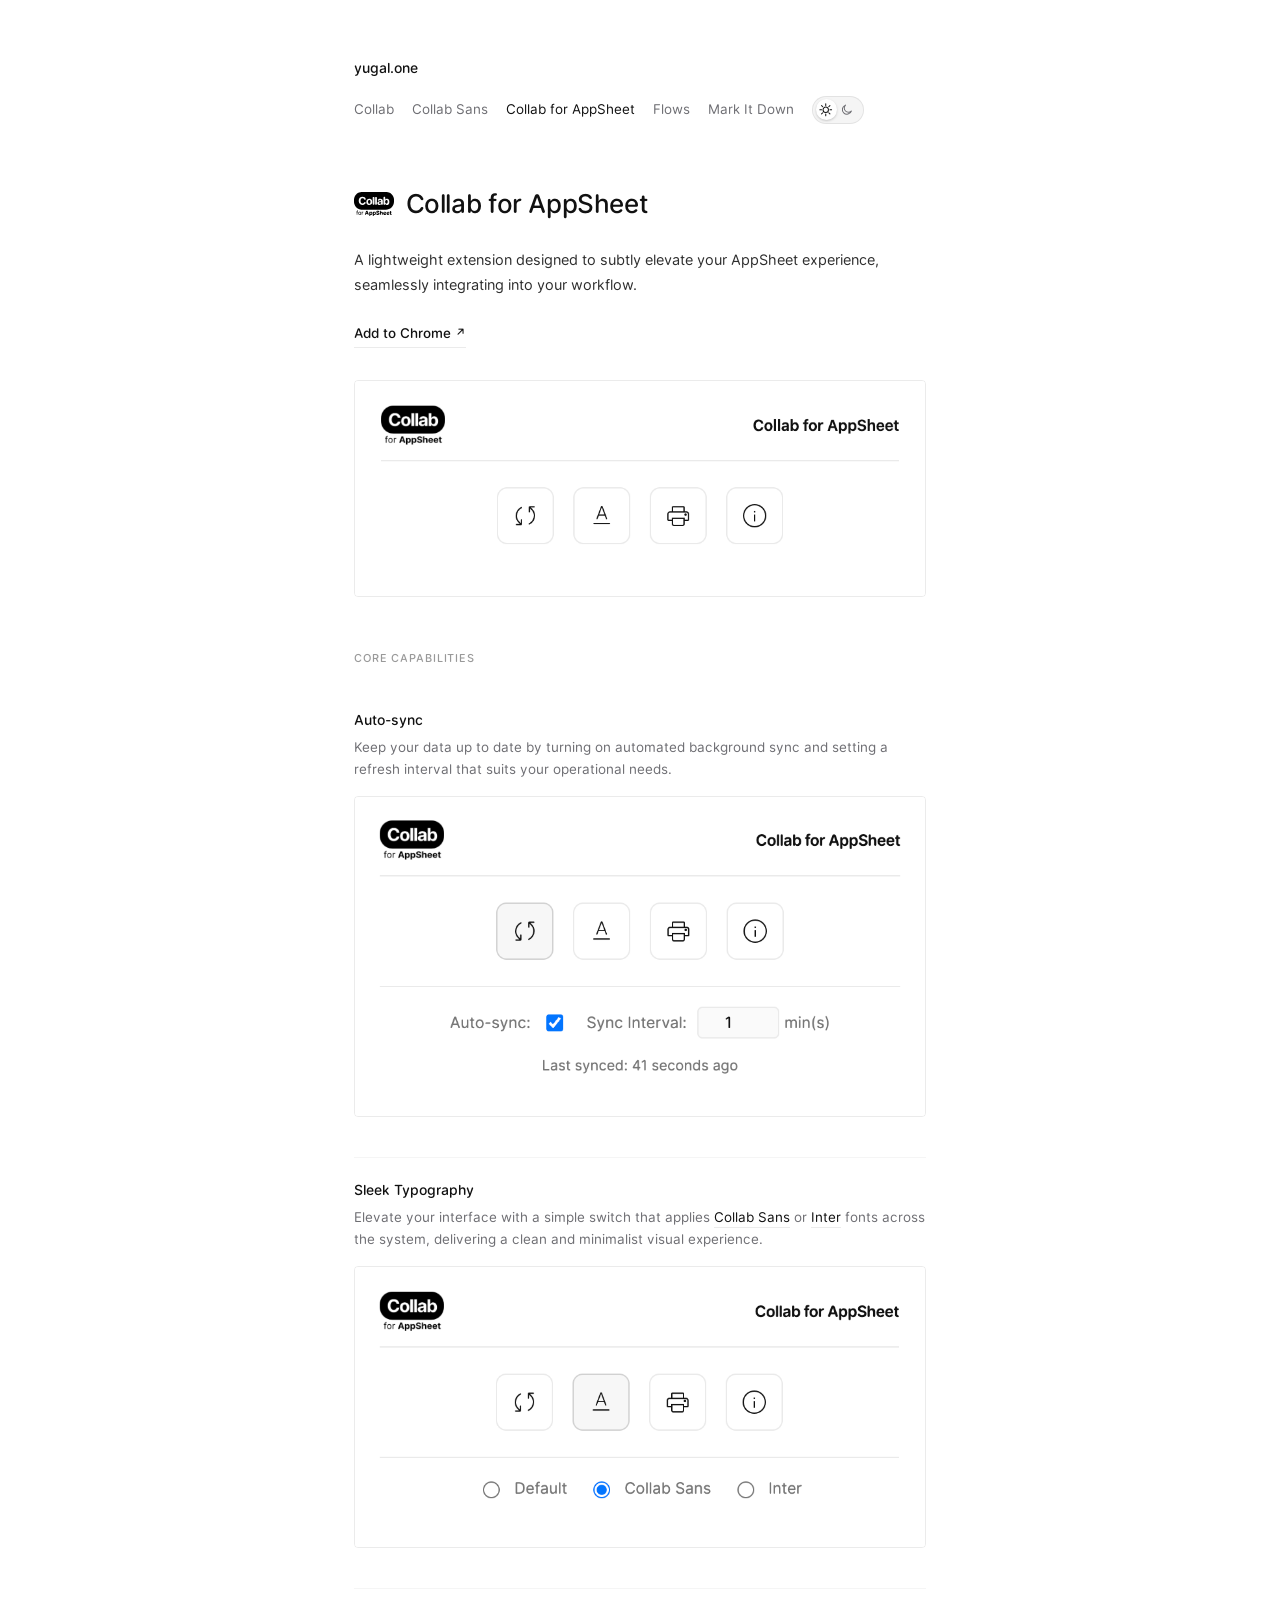
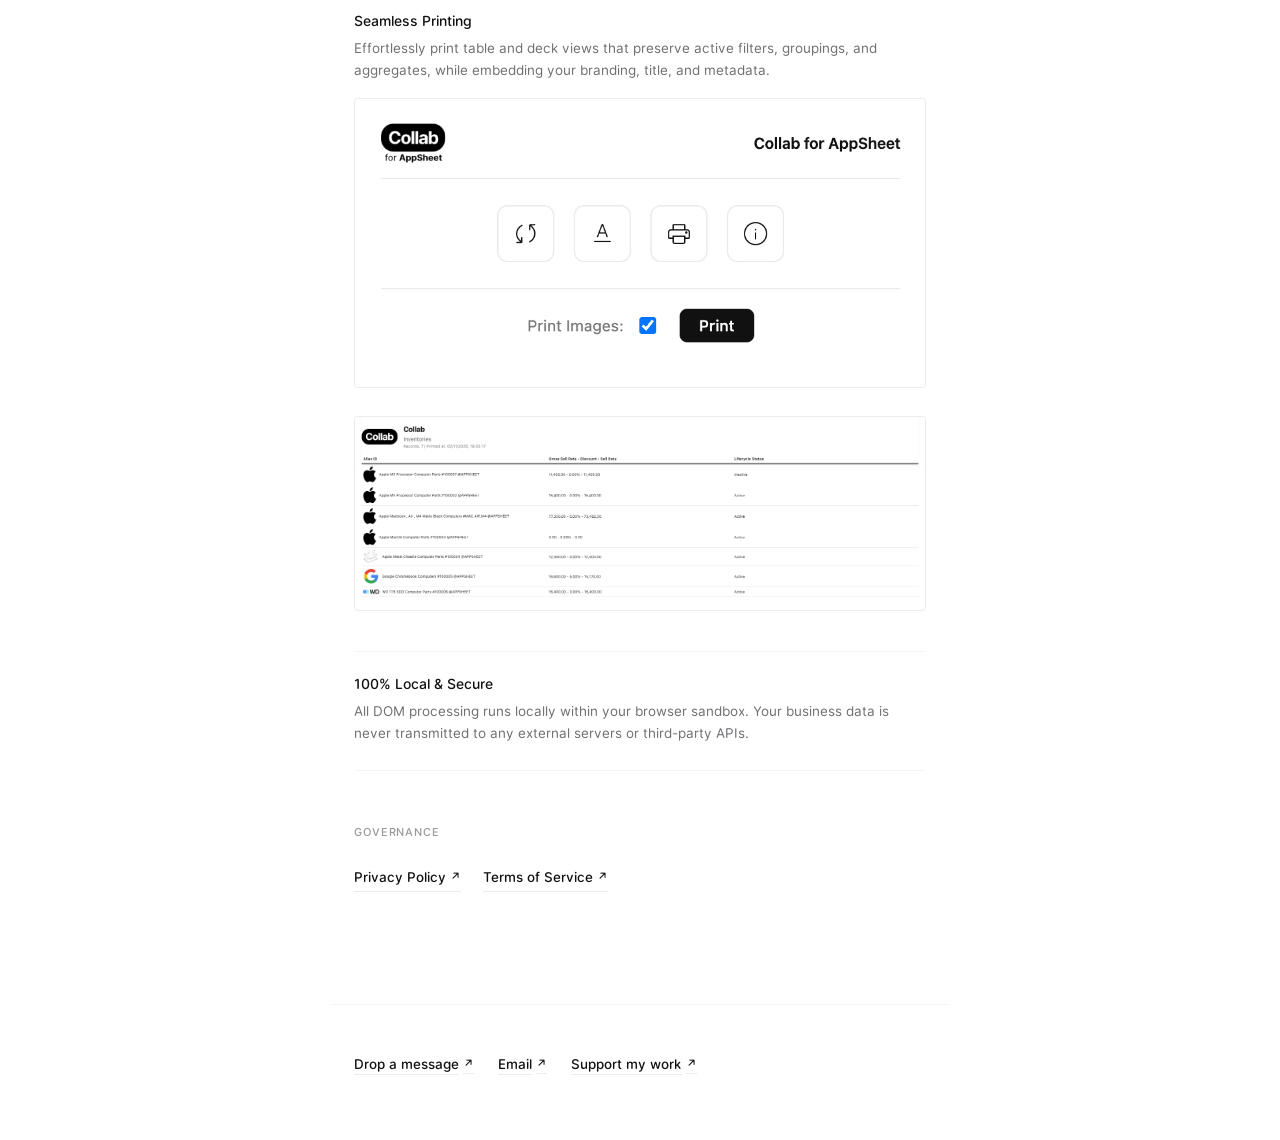
==== commit f1dc59c9: "Update index.html" ====
--- a/collab-for-appsheet/index.html
+++ b/collab-for-appsheet/index.html
@@ -87,7 +87,7 @@
     </div>
 
     <p>
-      A lightweight extension designed to subtly elevate your AppSheet experience, seamlessly integrating into your everyday workflow.
+      A lightweight extension designed to subtly elevate your AppSheet experience, seamlessly integrating into your workflow.
     </p>
 
     <div class="action-links">
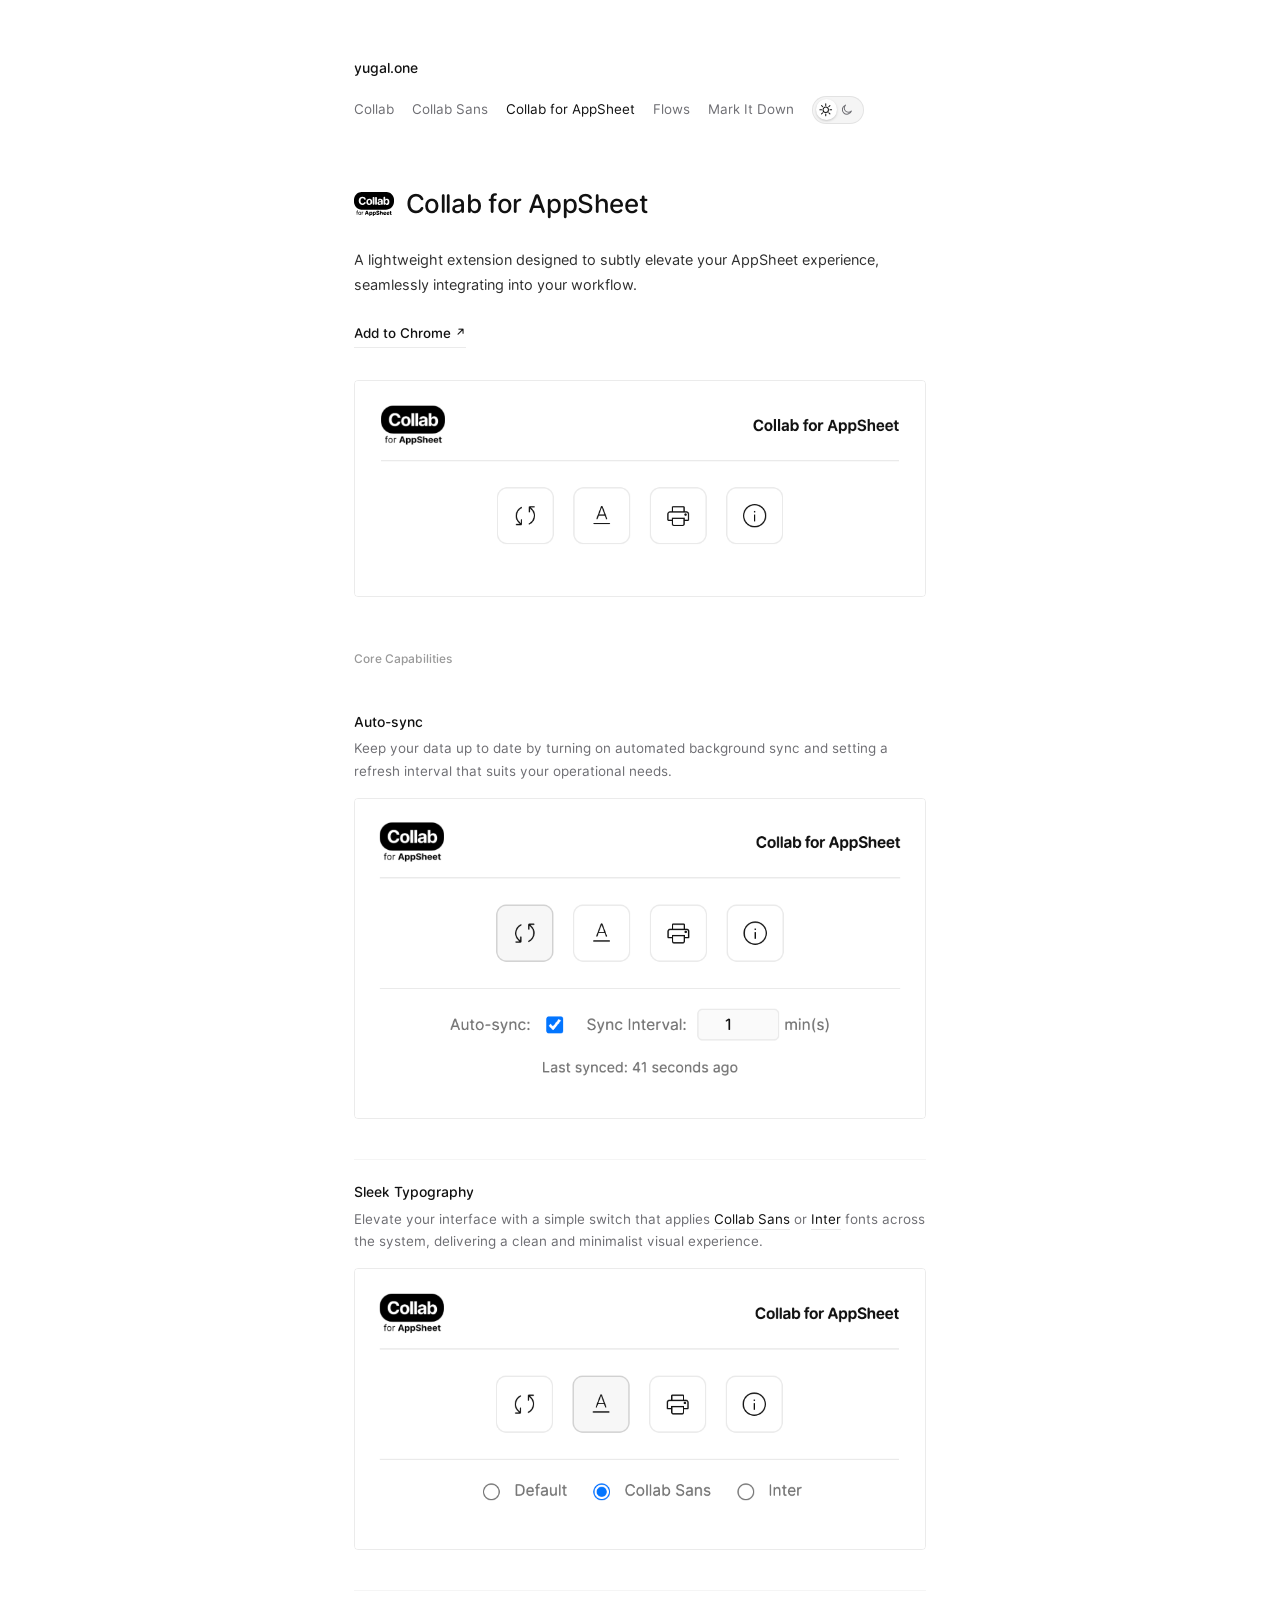
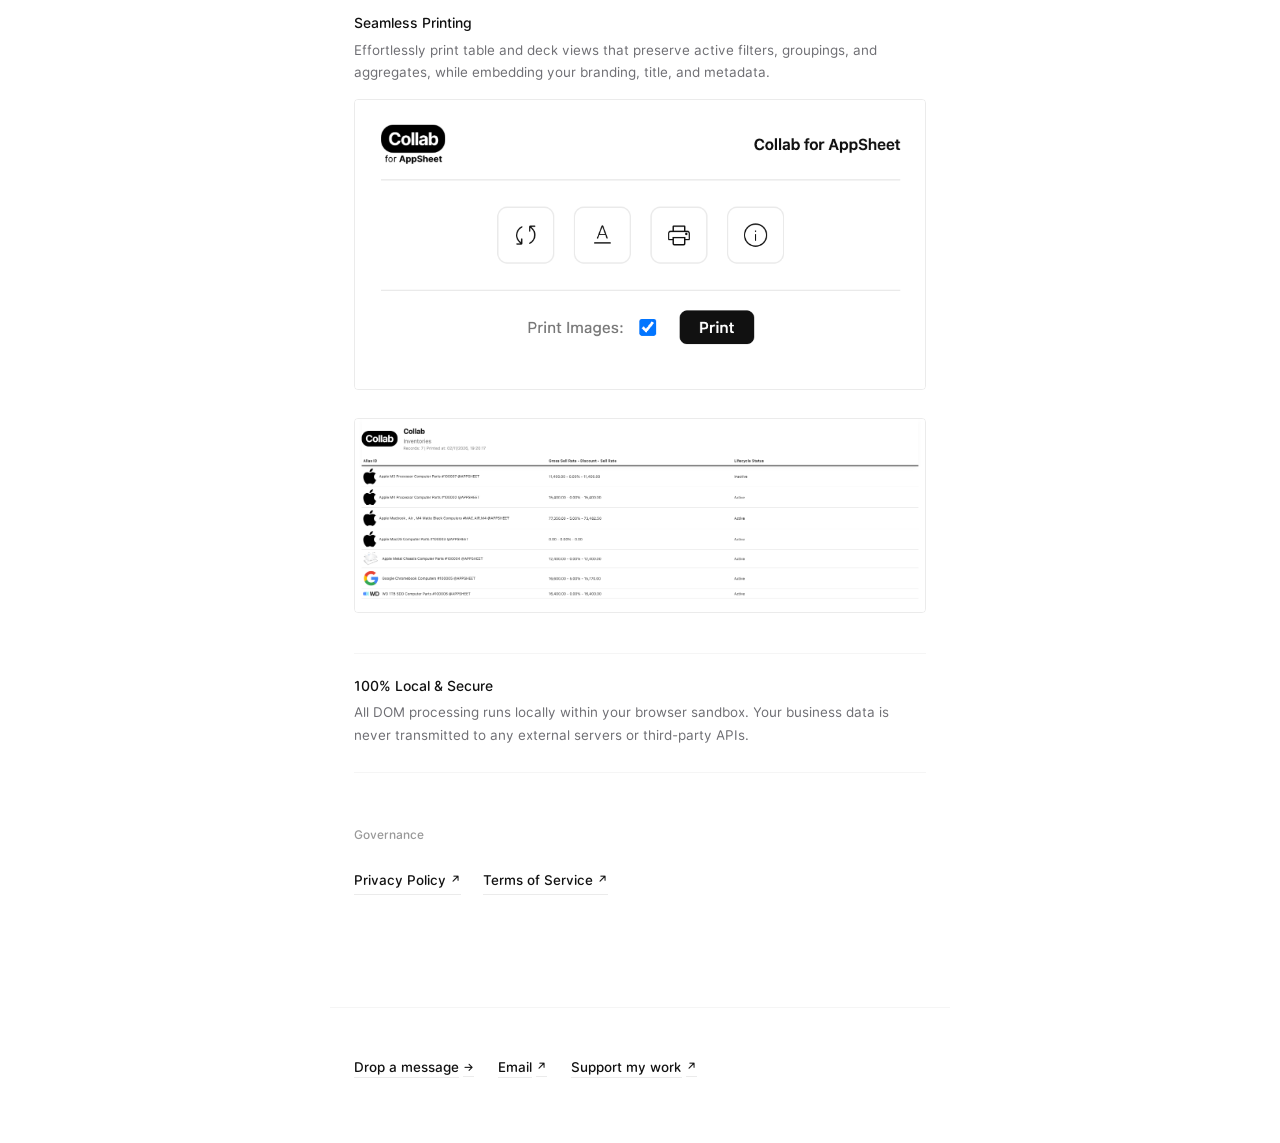
==== commit 4322cfad: "Update" ====
--- a/collab-for-appsheet/index.html
+++ b/collab-for-appsheet/index.html
@@ -150,7 +150,7 @@
   <!-- Universal Common Footer -->
   <footer class="site-footer">
     <div class="footer-links">
-      <a href="https://docs.google.com/forms/d/e/1FAIpQLSeGfVYYC7NUIipL3ScGCyAtTzJAMvPHo81XvtdLDvgKhzW56Q/viewform" target="_blank" rel="noopener" class="footer-link">Drop a message <span class="arrow">↗</span></a>
+      <a href="/contact" class="footer-link">Drop a message <span class="arrow">&rarr;</span></a>
       <a href="mailto:contact@yugal.one" target="_blank" rel="noopener" class="footer-link">Email <span class="arrow">↗</span></a>
       <a href="https://pages.razorpay.com/yugalone" target="_blank" rel="noopener" class="footer-link">Support my work <span class="arrow">↗</span></a>
     </div>
--- a/css/style.css
+++ b/css/style.css
@@ -429,10 +429,8 @@
 }
 
 .section-label {
-  font-size: 11px;
-  font-weight: 500;
-  text-transform: uppercase;
-  letter-spacing: 0.08em;
+  font-size: 12px;
+  font-weight: 500;
   color: var(--text-faint);
   margin: 52px 0 20px;
 }
@@ -1020,10 +1018,8 @@
 }
 
 .col-header {
-  font-size: 11.5px;
-  font-weight: 500;
-  text-transform: uppercase;
-  letter-spacing: 0.12em;
+  font-size: 12px;
+  font-weight: 500;
   color: var(--text-faint);
   margin-bottom: 12px;
 }
@@ -1067,10 +1063,8 @@
 }
 
 .metric-label {
-  font-size: 11px;
-  font-weight: 500;
-  text-transform: uppercase;
-  letter-spacing: 0.12em;
+  font-size: 11.5px;
+  font-weight: 500;
   color: var(--text-faint);
   margin-bottom: 6px;
 }
@@ -1116,10 +1110,8 @@
 }
 
 .ui-table-head {
-  font-size: 11px;
-  font-weight: 500;
-  text-transform: uppercase;
-  letter-spacing: 0.12em;
+  font-size: 11.5px;
+  font-weight: 500;
   color: var(--text-faint);
   padding-bottom: 8px;
   border-bottom: 1px solid var(--line-faint);
@@ -1212,4 +1204,242 @@
   .footer-links {
     gap: 16px;
   }
-}
+  .form-footer {
+    flex-direction: column-reverse;
+    align-items: stretch;
+    gap: 14px;
+  }
+  .submit-btn {
+    justify-content: center;
+    width: 100%;
+    padding: 10px 20px;
+  }
+}
+
+/* --------------------------------------------------------------------------
+   Contact Page & Form Components
+   -------------------------------------------------------------------------- */
+/* Editorial Form */
+.editorial-form {
+  display: flex;
+  flex-direction: column;
+  gap: 22px;
+  margin-top: 32px;
+}
+
+.form-hp {
+  display: none !important;
+}
+
+.form-row {
+  display: flex;
+  flex-direction: column;
+  gap: 8px;
+}
+
+.form-label {
+  font-size: 12.5px;
+  font-weight: 500;
+  color: var(--text-muted);
+}
+
+.form-input {
+  width: 100%;
+  font-family: var(--font-sans);
+  font-size: 14.5px;
+  color: var(--text-main);
+  background: var(--surface);
+  border: 1px solid var(--line);
+  border-radius: 6px;
+  padding: 10px 14px;
+  outline: none;
+  transition: border-color 0.18s ease, background-color 0.18s ease;
+}
+
+.form-input::placeholder {
+  color: var(--text-faint);
+  opacity: 0.7;
+}
+
+.form-input:focus {
+  border-color: var(--text-main);
+}
+
+.form-textarea {
+  resize: vertical;
+  min-height: 110px;
+  line-height: 1.6;
+}
+
+/* Topic Pills */
+.topic-pills {
+  display: flex;
+  flex-wrap: wrap;
+  gap: 8px;
+}
+
+.topic-pill {
+  font-family: var(--font-sans);
+  font-size: 13px;
+  padding: 6px 13px;
+  border-radius: 999px;
+  background: var(--surface);
+  color: var(--text-muted);
+  border: 1px solid var(--line);
+  cursor: pointer;
+  transition: all 0.15s ease;
+  line-height: 1.4;
+}
+
+.topic-pill:hover {
+  color: var(--text-main);
+  border-color: var(--text-muted);
+}
+
+.topic-pill.is-active {
+  background: var(--text-main);
+  color: var(--bg);
+  border-color: var(--text-main);
+  font-weight: 500;
+}
+
+/* Form Footer & Submit Button */
+.form-footer {
+  display: flex;
+  align-items: center;
+  justify-content: space-between;
+  gap: 16px;
+  margin-top: 10px;
+  flex-wrap: wrap;
+}
+
+.form-status {
+  font-size: 13px;
+  color: var(--text-muted);
+  line-height: 1.5;
+  flex: 1;
+  min-width: 200px;
+}
+
+.form-status.status-error {
+  color: #d9383a;
+}
+
+.form-status.status-success {
+  color: var(--text-main);
+}
+
+.submit-btn {
+  font-family: var(--font-sans);
+  font-size: 13.5px;
+  font-weight: 500;
+  color: var(--bg);
+  background: var(--text-main);
+  border: 1px solid var(--text-main);
+  border-radius: 999px;
+  padding: 8px 20px;
+  cursor: pointer;
+  display: inline-flex;
+  align-items: center;
+  gap: 6px;
+  transition: opacity 0.15s ease, transform 0.1s ease;
+  flex-shrink: 0;
+}
+
+.submit-btn:hover {
+  opacity: 0.9;
+}
+
+.submit-btn:active {
+  transform: scale(0.97);
+}
+
+.submit-btn:disabled {
+  opacity: 0.45;
+  cursor: not-allowed;
+}
+
+.submit-btn .arrow {
+  transition: transform 0.15s ease;
+}
+
+.submit-btn:hover .arrow {
+  transform: translateX(3px);
+}
+
+/* Clean Text Notification (No Tiling) */
+.form-feedback {
+  display: flex;
+  flex-direction: column;
+  gap: 3px;
+  font-size: 13.5px;
+  line-height: 1.6;
+  color: var(--text-muted);
+  font-weight: 400;
+}
+
+.form-feedback p {
+  margin: 0;
+}
+
+.form-feedback-lead {
+  color: var(--text-main);
+  font-weight: 500;
+}
+
+.form-feedback-ref {
+  display: inline-flex;
+  align-items: center;
+  gap: 6px;
+  color: var(--text-muted);
+  margin-top: 2px;
+}
+
+.ref-id,
+.ref-code {
+  font-family: var(--font-sans);
+  font-size: 13.5px;
+  font-weight: 500;
+  color: var(--text-main);
+}
+
+.copy-icon-btn {
+  display: inline-flex;
+  align-items: center;
+  justify-content: center;
+  width: 22px;
+  height: 22px;
+  background: transparent;
+  border: 1px solid var(--line);
+  border-radius: 3px;
+  color: var(--text-muted);
+  cursor: pointer;
+  padding: 0;
+  vertical-align: middle;
+  transition: color 0.15s ease, border-color 0.15s ease, transform 0.1s ease;
+}
+
+.copy-icon-btn:hover {
+  color: var(--text-main);
+  border-color: var(--text-muted);
+}
+
+.copy-icon-btn:active {
+  transform: scale(0.92);
+}
+
+.copy-icon-btn.copied {
+  color: var(--text-main);
+  border-color: var(--text-main);
+}
+
+.copy-icon-btn.copied .copy-icon {
+  display: none !important;
+}
+
+.copy-icon-btn.copied .check-icon {
+  display: block !important;
+}
+
+
+
